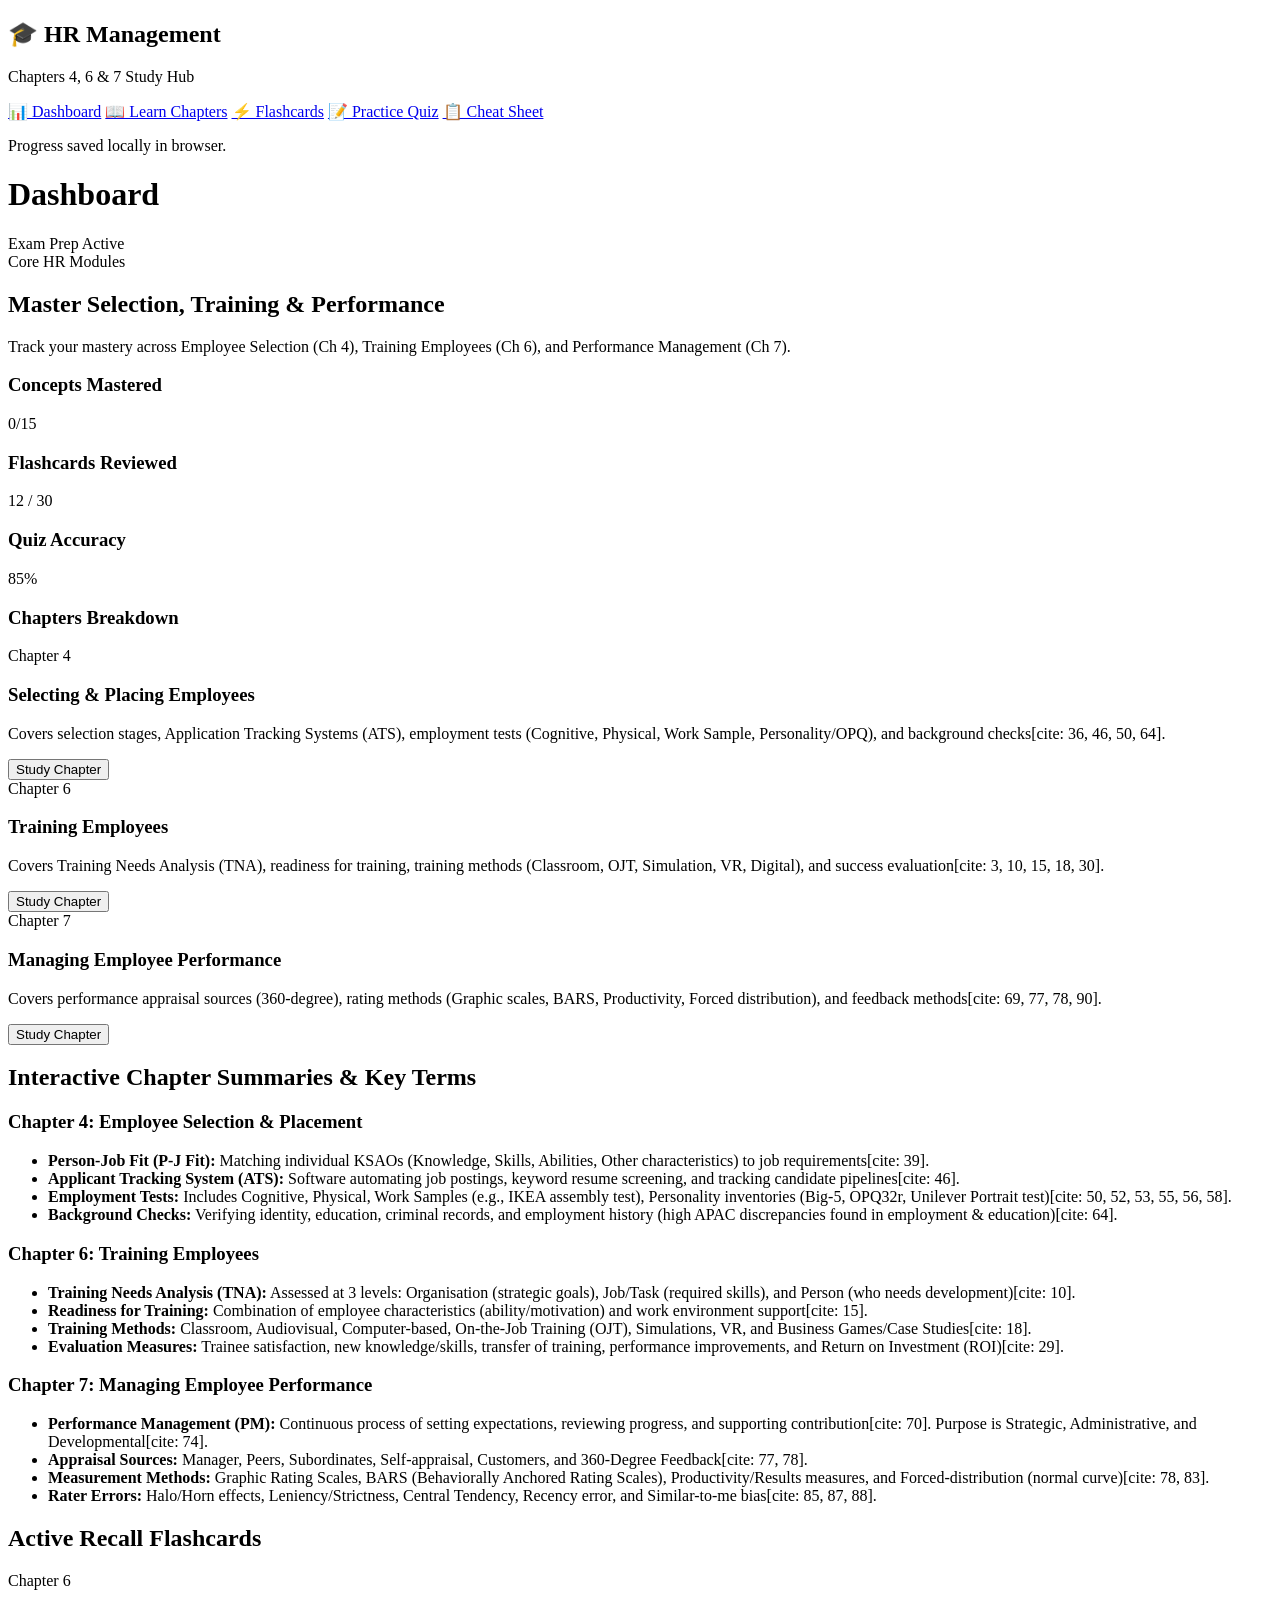
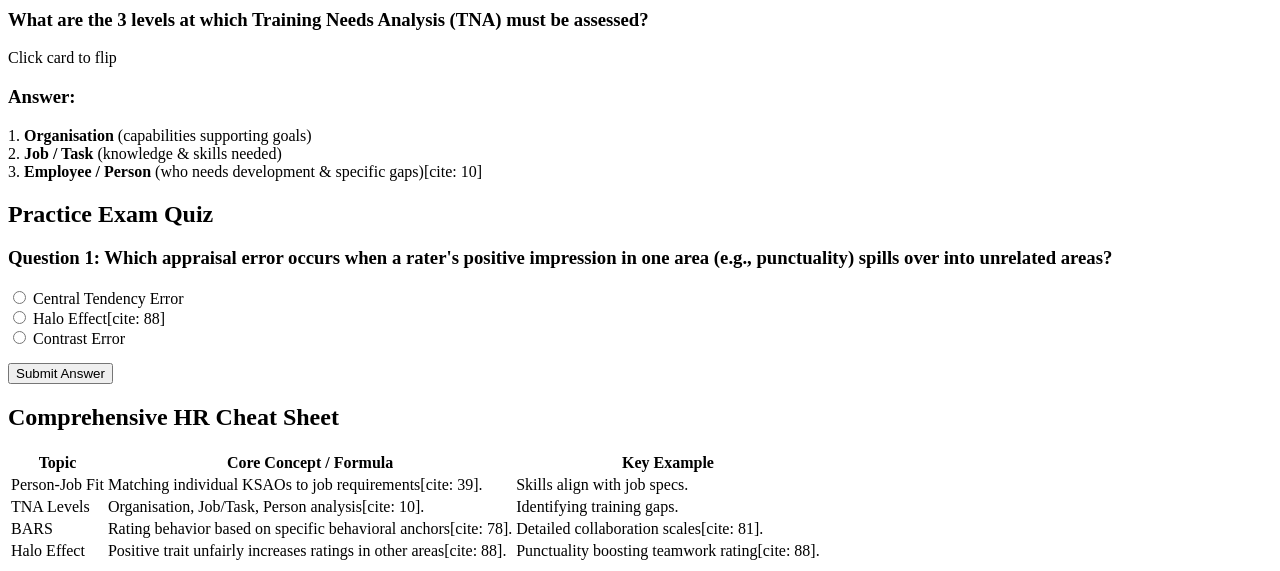
==== index.html @ df0f48c2 "Rename hrmstudyapp.html to index.html" ====
<!DOCTYPE html>
<html lang="en">
<head>
    <meta charset="UTF-8">
    <meta name="viewport" content="width=device-width, initial-scale=1.0">
    <title>HR Management Study Dashboard</title>
    <link rel="stylesheet" href="style.css">
</head>
<body>
    <div class="app-layout">
        <!-- Sidebar Navigation -->
        <aside class="sidebar">
            <div class="sidebar-header">
                <h2>🎓 HR Management</h2>
                <p>Chapters 4, 6 & 7 Study Hub</p>
            </div>
            <nav class="sidebar-nav">
                <a href="#" class="nav-item active" onclick="switchView('dashboard')">📊 Dashboard</a>
                <a href="#" class="nav-item" onclick="switchView('learn')">📖 Learn Chapters</a>
                <a href="#" class="nav-item" onclick="switchView('flashcards')">⚡ Flashcards</a>
                <a href="#" class="nav-item" onclick="switchView('quiz')">📝 Practice Quiz</a>
                <a href="#" class="nav-item" onclick="switchView('cheatsheet')">📋 Cheat Sheet</a>
            </nav>
            <div class="sidebar-footer">
                <p>Progress saved locally in browser.</p>
            </div>
        </aside>

        <!-- Main Content Area -->
        <main class="main-content">
            <header class="top-bar">
                <h1 id="viewTitle">Dashboard</h1>
                <div class="top-actions">
                    <span class="badge-time">Exam Prep Active</span>
                </div>
            </header>

            <!-- VIEW: DASHBOARD -->
            <div id="dashboardView" class="view-section active">
                <div class="hero-card">
                    <div class="hero-text">
                        <span class="badge">Core HR Modules</span>
                        <h2>Master Selection, Training & Performance</h2>
                        <p>Track your mastery across Employee Selection (Ch 4), Training Employees (Ch 6), and Performance Management (Ch 7).</p>
                    </div>
                </div>

                <!-- Stats Grid -->
                <div class="stats-grid">
                    <div class="stat-card">
                        <h3>Concepts Mastered</h3>
                        <div class="stat-value" id="masteredCount">0/15</div>
                    </div>
                    <div class="stat-card">
                        <h3>Flashcards Reviewed</h3>
                        <div class="stat-value">12 / 30</div>
                    </div>
                    <div class="stat-card">
                        <h3>Quiz Accuracy</h3>
                        <div class="stat-value">85%</div>
                    </div>
                </div>

                <h3 class="section-title">Chapters Breakdown</h3>
                <div class="chapters-grid">
                    <!-- Chapter 4 -->
                    <div class="chapter-card">
                        <span class="badge-ch">Chapter 4</span>
                        <h3>Selecting & Placing Employees</h3>
                        <p>Covers selection stages, Application Tracking Systems (ATS), employment tests (Cognitive, Physical, Work Sample, Personality/OPQ), and background checks[cite: 36, 46, 50, 64].</p>
                        <button class="btn-sm" onclick="switchView('learn')">Study Chapter</button>
                    </div>
                    <!-- Chapter 6 -->
                    <div class="chapter-card">
                        <span class="badge-ch">Chapter 6</span>
                        <h3>Training Employees</h3>
                        <p>Covers Training Needs Analysis (TNA), readiness for training, training methods (Classroom, OJT, Simulation, VR, Digital), and success evaluation[cite: 3, 10, 15, 18, 30].</p>
                        <button class="btn-sm" onclick="switchView('learn')">Study Chapter</button>
                    </div>
                    <!-- Chapter 7 -->
                    <div class="chapter-card">
                        <span class="badge-ch">Chapter 7</span>
                        <h3>Managing Employee Performance</h3>
                        <p>Covers performance appraisal sources (360-degree), rating methods (Graphic scales, BARS, Productivity, Forced distribution), and feedback methods[cite: 69, 77, 78, 90].</p>
                        <button class="btn-sm" onclick="switchView('learn')">Study Chapter</button>
                    </div>
                </div>
            </div>

            <!-- VIEW: LEARN CHAPTERS -->
            <div id="learnView" class="view-section">
                <h2>Interactive Chapter Summaries & Key Terms</h2>
                <div class="accordion-group">
                    <div class="card">
                        <h3>Chapter 4: Employee Selection & Placement</h3>
                        <ul>
                            <li><strong>Person-Job Fit (P-J Fit):</strong> Matching individual KSAOs (Knowledge, Skills, Abilities, Other characteristics) to job requirements[cite: 39].</li>
                            <li><strong>Applicant Tracking System (ATS):</strong> Software automating job postings, keyword resume screening, and tracking candidate pipelines[cite: 46].</li>
                            <li><strong>Employment Tests:</strong> Includes Cognitive, Physical, Work Samples (e.g., IKEA assembly test), Personality inventories (Big-5, OPQ32r, Unilever Portrait test)[cite: 50, 52, 53, 55, 56, 58].</li>
                            <li><strong>Background Checks:</strong> Verifying identity, education, criminal records, and employment history (high APAC discrepancies found in employment & education)[cite: 64].</li>
                        </ul>
                    </div>
                    <div class="card">
                        <h3>Chapter 6: Training Employees</h3>
                        <ul>
                            <li><strong>Training Needs Analysis (TNA):</strong> Assessed at 3 levels: Organisation (strategic goals), Job/Task (required skills), and Person (who needs development)[cite: 10].</li>
                            <li><strong>Readiness for Training:</strong> Combination of employee characteristics (ability/motivation) and work environment support[cite: 15].</li>
                            <li><strong>Training Methods:</strong> Classroom, Audiovisual, Computer-based, On-the-Job Training (OJT), Simulations, VR, and Business Games/Case Studies[cite: 18].</li>
                            <li><strong>Evaluation Measures:</strong> Trainee satisfaction, new knowledge/skills, transfer of training, performance improvements, and Return on Investment (ROI)[cite: 29].</li>
                        </ul>
                    </div>
                    <div class="card">
                        <h3>Chapter 7: Managing Employee Performance</h3>
                        <ul>
                            <li><strong>Performance Management (PM):</strong> Continuous process of setting expectations, reviewing progress, and supporting contribution[cite: 70]. Purpose is Strategic, Administrative, and Developmental[cite: 74].</li>
                            <li><strong>Appraisal Sources:</strong> Manager, Peers, Subordinates, Self-appraisal, Customers, and 360-Degree Feedback[cite: 77, 78].</li>
                            <li><strong>Measurement Methods:</strong> Graphic Rating Scales, BARS (Behaviorally Anchored Rating Scales), Productivity/Results measures, and Forced-distribution (normal curve)[cite: 78, 83].</li>
                            <li><strong>Rater Errors:</strong> Halo/Horn effects, Leniency/Strictness, Central Tendency, Recency error, and Similar-to-me bias[cite: 85, 87, 88].</li>
                        </ul>
                    </div>
                </div>
            </div>

            <!-- VIEW: FLASHCARDS -->
            <div id="flashcardsView" class="view-section">
                <h2>Active Recall Flashcards</h2>
                <div class="flashcard-container" onclick="this.classList.toggle('flipped')">
                    <div class="flashcard-inner">
                        <div class="flashcard-front">
                            <span class="badge">Chapter 6</span>
                            <h3>What are the 3 levels at which Training Needs Analysis (TNA) must be assessed?</h3>
                            <p class="hint">Click card to flip</p>
                        </div>
                        <div class="flashcard-back">
                            <h3>Answer:</h3>
                            <p>1. <strong>Organisation</strong> (capabilities supporting goals)<br>
                               2. <strong>Job / Task</strong> (knowledge & skills needed)<br>
                               3. <strong>Employee / Person</strong> (who needs development & specific gaps)[cite: 10]</p>
                        </div>
                    </div>
                </div>
            </div>

            <!-- VIEW: QUIZ -->
            <div id="quizView" class="view-section">
                <h2>Practice Exam Quiz</h2>
                <div class="quiz-card" id="quizContainer">
                    <h3>Question 1: Which appraisal error occurs when a rater's positive impression in one area (e.g., punctuality) spills over into unrelated areas?</h3>
                    <label><input type="radio" name="q1" value="wrong"> Central Tendency Error</label><br>
                    <label><input type="radio" name="q1" value="correct"> Halo Effect[cite: 88]</label><br>
                    <label><input type="radio" name="q1" value="wrong"> Contrast Error</label><br>
                    <button class="btn-primary" onclick="submitQuiz()" style="margin-top: 15px;">Submit Answer</button>
                    <p id="quizResult" style="margin-top: 10px; font-weight: bold;"></p>
                </div>
            </div>

            <!-- VIEW: CHEAT SHEET -->
            <div id="cheatsheetView" class="view-section">
                <h2>Comprehensive HR Cheat Sheet</h2>
                <table class="cheat-table">
                    <tr><th>Topic</th><th>Core Concept / Formula</th><th>Key Example</th></tr>
                    <tr><td>Person-Job Fit</td><td>Matching individual KSAOs to job requirements[cite: 39].</td><td>Skills align with job specs.</td></tr>
                    <tr><td>TNA Levels</td><td>Organisation, Job/Task, Person analysis[cite: 10].</td><td>Identifying training gaps.</td></tr>
                    <tr><td>BARS</td><td>Rating behavior based on specific behavioral anchors[cite: 78].</td><td>Detailed collaboration scales[cite: 81].</td></tr>
                    <tr><td>Halo Effect</td><td>Positive trait unfairly increases ratings in other areas[cite: 88].</td><td>Punctuality boosting teamwork rating[cite: 88].</td></tr>
                </table>
            </div>
        </main>
    </div>

    <script>
        function switchView(viewName) {
            document.querySelectorAll('.view-section').forEach(el => el.classList.remove('active'));
            document.querySelectorAll('.nav-item').forEach(el => el.classList.remove('active'));
            
            if(viewName === 'dashboard') {
                document.getElementById('dashboardView').classList.add('active');
                event.target.classList.add('active');
                document.getElementById('viewTitle').innerText = 'Dashboard';
            } else if(viewName === 'learn') {
                document.getElementById('learnView').classList.add('active');
                document.getElementById('viewTitle').innerText = 'Learn Chapters';
            } else if(viewName === 'flashcards') {
                document.getElementById('flashcardsView').classList.add('active');
                document.getElementById('viewTitle').innerText = 'Flashcards';
            } else if(viewName === 'quiz') {
                document.getElementById('quizView').classList.add('active');
                document.getElementById('viewTitle').innerText = 'Practice Quiz';
            } else if(viewName === 'cheatsheet') {
                document.getElementById('cheatsheetView').classList.add('active');
                document.getElementById('viewTitle').innerText = 'Cheat Sheet';
            }
        }

        function submitQuiz() {
            const selected = document.querySelector('input[name="q1"]:checked');
            const result = document.getElementById('quizResult');
            if(!selected) {
                result.innerText = "Please select an option!";
                result.style.color = "orange";
                return;
            }
            if(selected.value === 'correct') {
                result.innerText = "Correct! The Halo Effect causes positive bias from one trait[cite: 88].";
                result.style.color = "#34d399";
            } else {
                result.innerText = "Incorrect. The correct answer is Halo Effect[cite: 88].";
                result.style.color = "#f87171";
            }
        }
    </script>
</body>
</html>
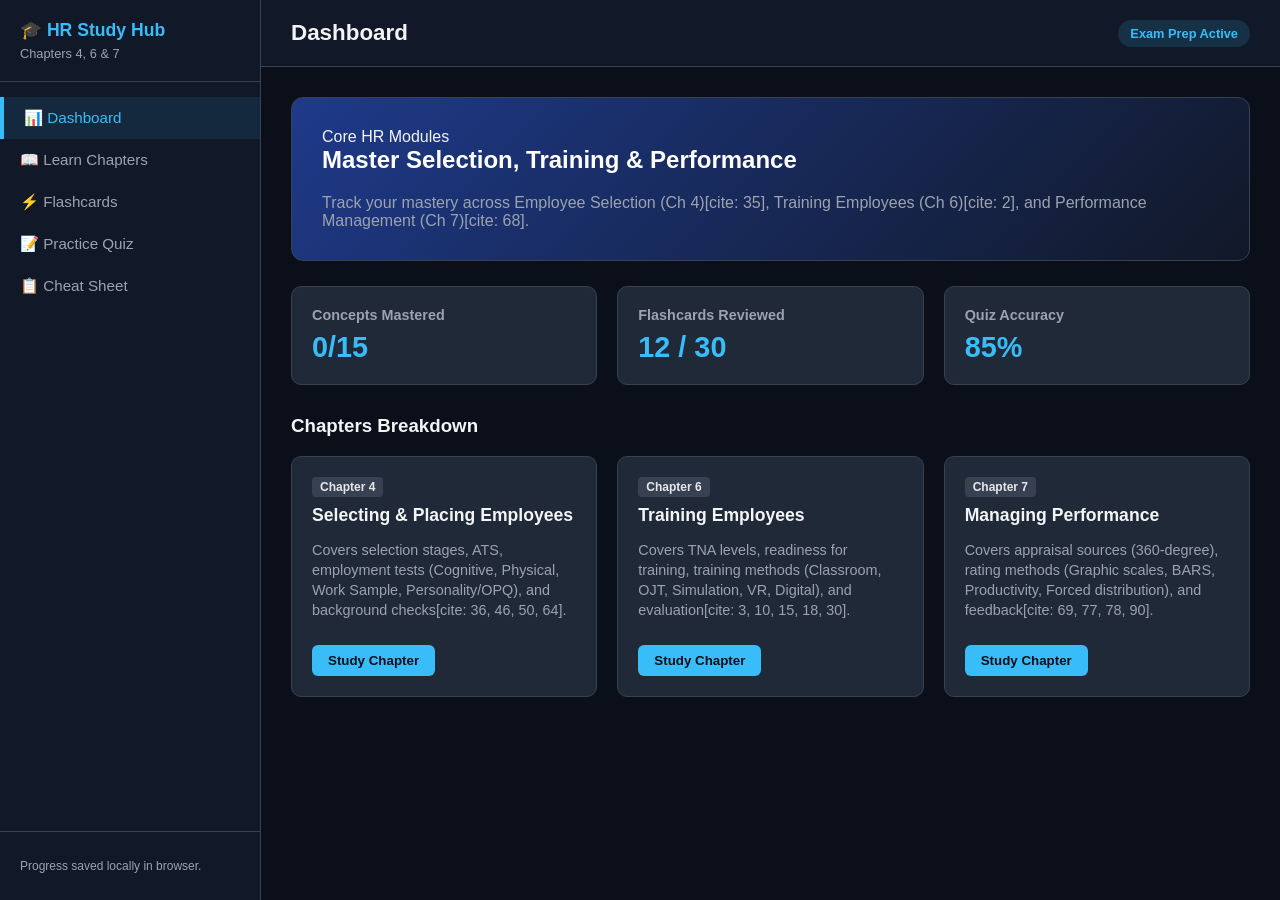
==== commit df9a364a: "Update index.html" ====
--- a/index.html
+++ b/index.html
@@ -3,7 +3,7 @@
 <head>
     <meta charset="UTF-8">
     <meta name="viewport" content="width=device-width, initial-scale=1.0">
-    <title>HR Management Study Dashboard</title>
+    <title>HR Management Study Hub</title>
     <link rel="stylesheet" href="style.css">
 </head>
 <body>
@@ -11,15 +11,15 @@
         <!-- Sidebar Navigation -->
         <aside class="sidebar">
             <div class="sidebar-header">
-                <h2>🎓 HR Management</h2>
-                <p>Chapters 4, 6 & 7 Study Hub</p>
+                <h2>🎓 HR Study Hub</h2>
+                <p>Chapters 4, 6 & 7</p>
             </div>
             <nav class="sidebar-nav">
-                <a href="#" class="nav-item active" onclick="switchView('dashboard')">📊 Dashboard</a>
-                <a href="#" class="nav-item" onclick="switchView('learn')">📖 Learn Chapters</a>
-                <a href="#" class="nav-item" onclick="switchView('flashcards')">⚡ Flashcards</a>
-                <a href="#" class="nav-item" onclick="switchView('quiz')">📝 Practice Quiz</a>
-                <a href="#" class="nav-item" onclick="switchView('cheatsheet')">📋 Cheat Sheet</a>
+                <a href="#" class="nav-item active" onclick="switchView('dashboard', event)">📊 Dashboard</a>
+                <a href="#" class="nav-item" onclick="switchView('learn', event)">📖 Learn Chapters</a>
+                <a href="#" class="nav-item" onclick="switchView('flashcards', event)">⚡ Flashcards</a>
+                <a href="#" class="nav-item" onclick="switchView('quiz', event)">📝 Practice Quiz</a>
+                <a href="#" class="nav-item" onclick="switchView('cheatsheet', event)">📋 Cheat Sheet</a>
             </nav>
             <div class="sidebar-footer">
                 <p>Progress saved locally in browser.</p>
@@ -41,7 +41,7 @@
                     <div class="hero-text">
                         <span class="badge">Core HR Modules</span>
                         <h2>Master Selection, Training & Performance</h2>
-                        <p>Track your mastery across Employee Selection (Ch 4), Training Employees (Ch 6), and Performance Management (Ch 7).</p>
+                        <p>Track your mastery across Employee Selection (Ch 4)[cite: 35], Training Employees (Ch 6)[cite: 2], and Performance Management (Ch 7)[cite: 68].</p>
                     </div>
                 </div>
 
@@ -67,21 +67,21 @@
                     <div class="chapter-card">
                         <span class="badge-ch">Chapter 4</span>
                         <h3>Selecting & Placing Employees</h3>
-                        <p>Covers selection stages, Application Tracking Systems (ATS), employment tests (Cognitive, Physical, Work Sample, Personality/OPQ), and background checks[cite: 36, 46, 50, 64].</p>
+                        <p>Covers selection stages, ATS, employment tests (Cognitive, Physical, Work Sample, Personality/OPQ), and background checks[cite: 36, 46, 50, 64].</p>
                         <button class="btn-sm" onclick="switchView('learn')">Study Chapter</button>
                     </div>
                     <!-- Chapter 6 -->
                     <div class="chapter-card">
                         <span class="badge-ch">Chapter 6</span>
                         <h3>Training Employees</h3>
-                        <p>Covers Training Needs Analysis (TNA), readiness for training, training methods (Classroom, OJT, Simulation, VR, Digital), and success evaluation[cite: 3, 10, 15, 18, 30].</p>
+                        <p>Covers TNA levels, readiness for training, training methods (Classroom, OJT, Simulation, VR, Digital), and evaluation[cite: 3, 10, 15, 18, 30].</p>
                         <button class="btn-sm" onclick="switchView('learn')">Study Chapter</button>
                     </div>
                     <!-- Chapter 7 -->
                     <div class="chapter-card">
                         <span class="badge-ch">Chapter 7</span>
-                        <h3>Managing Employee Performance</h3>
-                        <p>Covers performance appraisal sources (360-degree), rating methods (Graphic scales, BARS, Productivity, Forced distribution), and feedback methods[cite: 69, 77, 78, 90].</p>
+                        <h3>Managing Performance</h3>
+                        <p>Covers appraisal sources (360-degree), rating methods (Graphic scales, BARS, Productivity, Forced distribution), and feedback[cite: 69, 77, 78, 90].</p>
                         <button class="btn-sm" onclick="switchView('learn')">Study Chapter</button>
                     </div>
                 </div>
@@ -89,35 +89,22 @@
 
             <!-- VIEW: LEARN CHAPTERS -->
             <div id="learnView" class="view-section">
-                <h2>Interactive Chapter Summaries & Key Terms</h2>
-                <div class="accordion-group">
-                    <div class="card">
-                        <h3>Chapter 4: Employee Selection & Placement</h3>
-                        <ul>
-                            <li><strong>Person-Job Fit (P-J Fit):</strong> Matching individual KSAOs (Knowledge, Skills, Abilities, Other characteristics) to job requirements[cite: 39].</li>
-                            <li><strong>Applicant Tracking System (ATS):</strong> Software automating job postings, keyword resume screening, and tracking candidate pipelines[cite: 46].</li>
-                            <li><strong>Employment Tests:</strong> Includes Cognitive, Physical, Work Samples (e.g., IKEA assembly test), Personality inventories (Big-5, OPQ32r, Unilever Portrait test)[cite: 50, 52, 53, 55, 56, 58].</li>
-                            <li><strong>Background Checks:</strong> Verifying identity, education, criminal records, and employment history (high APAC discrepancies found in employment & education)[cite: 64].</li>
-                        </ul>
-                    </div>
-                    <div class="card">
-                        <h3>Chapter 6: Training Employees</h3>
-                        <ul>
-                            <li><strong>Training Needs Analysis (TNA):</strong> Assessed at 3 levels: Organisation (strategic goals), Job/Task (required skills), and Person (who needs development)[cite: 10].</li>
-                            <li><strong>Readiness for Training:</strong> Combination of employee characteristics (ability/motivation) and work environment support[cite: 15].</li>
-                            <li><strong>Training Methods:</strong> Classroom, Audiovisual, Computer-based, On-the-Job Training (OJT), Simulations, VR, and Business Games/Case Studies[cite: 18].</li>
-                            <li><strong>Evaluation Measures:</strong> Trainee satisfaction, new knowledge/skills, transfer of training, performance improvements, and Return on Investment (ROI)[cite: 29].</li>
-                        </ul>
-                    </div>
-                    <div class="card">
-                        <h3>Chapter 7: Managing Employee Performance</h3>
-                        <ul>
-                            <li><strong>Performance Management (PM):</strong> Continuous process of setting expectations, reviewing progress, and supporting contribution[cite: 70]. Purpose is Strategic, Administrative, and Developmental[cite: 74].</li>
-                            <li><strong>Appraisal Sources:</strong> Manager, Peers, Subordinates, Self-appraisal, Customers, and 360-Degree Feedback[cite: 77, 78].</li>
-                            <li><strong>Measurement Methods:</strong> Graphic Rating Scales, BARS (Behaviorally Anchored Rating Scales), Productivity/Results measures, and Forced-distribution (normal curve)[cite: 78, 83].</li>
-                            <li><strong>Rater Errors:</strong> Halo/Horn effects, Leniency/Strictness, Central Tendency, Recency error, and Similar-to-me bias[cite: 85, 87, 88].</li>
-                        </ul>
-                    </div>
+                <h2>Interactive Chapter Summaries</h2>
+                <div class="card">
+                    <h3>Chapter 4: Employee Selection & Placement[cite: 35]</h3>
+                    <ul>
+                        <li><strong>Person-Job Fit (P-J Fit):</strong> Matching individual KSAOs to job requirements[cite: 39].</li>
+                        <li><strong>Applicant Tracking System (ATS):</strong> Software automating job postings, keyword resume screening, and pipelines[cite: 46].</li>
+                        <li><strong>Employment Tests:</strong> Cognitive, physical, work samples (e.g., IKEA assembly test), and personality inventories (Big-5, OPQ32r)[cite: 50, 52, 53, 55, 56].</li>
+                    </ul>
+                </div>
+                <div class="card" style="margin-top: 20px;">
+                    <h3>Chapter 6: Training Employees[cite: 2]</h3>
+                    <ul>
+                        <li><strong>Training Needs Analysis (TNA):</strong> Assessed at Organisation, Job/Task, and Person levels[cite: 10].</li>
+                        <li><strong>Training Methods:</strong> Classroom, audiovisual, computer-based, OJT, simulations, VR, and case studies[cite: 18].</li>
+                        <li><strong>Evaluation:</strong> Trainee satisfaction, new knowledge/skills, transfer of training, performance improvements, and ROI[cite: 29].</li>
+                    </ul>
                 </div>
             </div>
 
@@ -133,9 +120,9 @@
                         </div>
                         <div class="flashcard-back">
                             <h3>Answer:</h3>
-                            <p>1. <strong>Organisation</strong> (capabilities supporting goals)<br>
-                               2. <strong>Job / Task</strong> (knowledge & skills needed)<br>
-                               3. <strong>Employee / Person</strong> (who needs development & specific gaps)[cite: 10]</p>
+                            <p>1. <strong>Organisation</strong> (strategic goals)<br>
+                               2. <strong>Job / Task</strong> (required skills)<br>
+                               3. <strong>Employee / Person</strong> (specific skill gaps)[cite: 10]</p>
                         </div>
                     </div>
                 </div>
@@ -145,7 +132,7 @@
             <div id="quizView" class="view-section">
                 <h2>Practice Exam Quiz</h2>
                 <div class="quiz-card" id="quizContainer">
-                    <h3>Question 1: Which appraisal error occurs when a rater's positive impression in one area (e.g., punctuality) spills over into unrelated areas?</h3>
+                    <h3>Question 1: Which appraisal error occurs when a rater's positive impression in one area spills over into unrelated areas?</h3>
                     <label><input type="radio" name="q1" value="wrong"> Central Tendency Error</label><br>
                     <label><input type="radio" name="q1" value="correct"> Halo Effect[cite: 88]</label><br>
                     <label><input type="radio" name="q1" value="wrong"> Contrast Error</label><br>
@@ -158,10 +145,10 @@
             <div id="cheatsheetView" class="view-section">
                 <h2>Comprehensive HR Cheat Sheet</h2>
                 <table class="cheat-table">
-                    <tr><th>Topic</th><th>Core Concept / Formula</th><th>Key Example</th></tr>
-                    <tr><td>Person-Job Fit</td><td>Matching individual KSAOs to job requirements[cite: 39].</td><td>Skills align with job specs.</td></tr>
-                    <tr><td>TNA Levels</td><td>Organisation, Job/Task, Person analysis[cite: 10].</td><td>Identifying training gaps.</td></tr>
-                    <tr><td>BARS</td><td>Rating behavior based on specific behavioral anchors[cite: 78].</td><td>Detailed collaboration scales[cite: 81].</td></tr>
+                    <tr><th>Topic</th><th>Core Concept</th><th>Key Example</th></tr>
+                    <tr><td>Person-Job Fit</td><td>Matching individual KSAOs to job specifications[cite: 39].</td><td>Skills align with job role.</td></tr>
+                    <tr><td>TNA Levels</td><td>Organisation, Job/Task, Person analysis[cite: 10].</td><td>Identifying performance gaps.</td></tr>
+                    <tr><td>BARS</td><td>Rating behavior based on specific behavioral anchors[cite: 78].</td><td>Detailed collaboration metrics[cite: 81].</td></tr>
                     <tr><td>Halo Effect</td><td>Positive trait unfairly increases ratings in other areas[cite: 88].</td><td>Punctuality boosting teamwork rating[cite: 88].</td></tr>
                 </table>
             </div>
@@ -169,13 +156,14 @@
     </div>
 
     <script>
-        function switchView(viewName) {
+        function switchView(viewName, event) {
             document.querySelectorAll('.view-section').forEach(el => el.classList.remove('active'));
             document.querySelectorAll('.nav-item').forEach(el => el.classList.remove('active'));
             
+            if(event) event.currentTarget.classList.add('active');
+
             if(viewName === 'dashboard') {
                 document.getElementById('dashboardView').classList.add('active');
-                event.target.classList.add('active');
                 document.getElementById('viewTitle').innerText = 'Dashboard';
             } else if(viewName === 'learn') {
                 document.getElementById('learnView').classList.add('active');
--- a/style.css
+++ b/style.css
@@ -0,0 +1,211 @@
+:root {
+    --bg-main: #0b0f19;
+    --bg-sidebar: #111827;
+    --card-bg: #1f2937;
+    --text-main: #f3f4f6;
+    --text-muted: #9ca3af;
+    --accent: #38bdf8;
+    --border: #374151;
+}
+
+body {
+    margin: 0;
+    font-family: -apple-system, BlinkMacSystemFont, "Segoe UI", Roboto, sans-serif;
+    background-color: var(--bg-main);
+    color: var(--text-main);
+}
+
+.app-layout {
+    display: flex;
+    height: 100vh;
+    overflow: hidden;
+}
+
+/* Sidebar */
+.sidebar {
+    width: 260px;
+    background-color: var(--bg-sidebar);
+    border-right: 1px solid var(--border);
+    display: flex;
+    flex-direction: column;
+}
+
+.sidebar-header {
+    padding: 20px;
+    border-bottom: 1px solid var(--border);
+}
+
+.sidebar-header h2 { margin: 0; font-size: 1.1rem; color: var(--accent); }
+.sidebar-header p { margin: 5px 0 0 0; font-size: 0.8rem; color: var(--text-muted); }
+
+.sidebar-nav {
+    flex: 1;
+    padding: 15px 0;
+}
+
+.nav-item {
+    display: block;
+    padding: 12px 20px;
+    color: var(--text-muted);
+    text-decoration: none;
+    font-size: 0.95rem;
+    transition: 0.2s;
+}
+
+.nav-item:hover, .nav-item.active {
+    background-color: rgba(56, 189, 248, 0.1);
+    color: var(--accent);
+    border-left: 4px solid var(--accent);
+}
+
+.sidebar-footer {
+    padding: 15px 20px;
+    font-size: 0.75rem;
+    color: var(--text-muted);
+    border-top: 1px solid var(--border);
+}
+
+/* Main Content */
+.main-content {
+    flex: 1;
+    display: flex;
+    flex-direction: column;
+    overflow-y: auto;
+}
+
+.top-bar {
+    padding: 20px 30px;
+    background-color: var(--bg-sidebar);
+    border-bottom: 1px solid var(--border);
+    display: flex;
+    justify-content: space-between;
+    align-items: center;
+}
+
+.top-bar h1 { margin: 0; font-size: 1.4rem; }
+
+.badge-time {
+    background: rgba(56, 189, 248, 0.15);
+    color: var(--accent);
+    padding: 6px 12px;
+    border-radius: 20px;
+    font-size: 0.8rem;
+    font-weight: bold;
+}
+
+.view-section {
+    display: none;
+    padding: 30px;
+}
+
+.view-section.active {
+    display: block;
+}
+
+/* Dashboard Cards */
+.hero-card {
+    background: linear-gradient(135deg, #1e3a8a 0%, #111827 100%);
+    border: 1px solid var(--border);
+    border-radius: 12px;
+    padding: 30px;
+    margin-bottom: 25px;
+}
+
+.hero-card h2 { margin-top: 0; color: #fff; }
+.hero-card p { color: var(--text-muted); margin-bottom: 0; }
+
+.stats-grid {
+    display: grid;
+    grid-template-columns: repeat(3, 1fr);
+    gap: 20px;
+    margin-bottom: 30px;
+}
+
+.stat-card, .chapter-card, .card, .quiz-card {
+    background-color: var(--card-bg);
+    border: 1px solid var(--border);
+    border-radius: 10px;
+    padding: 20px;
+}
+
+.stat-card h3 { margin: 0; font-size: 0.9rem; color: var(--text-muted); }
+.stat-value { font-size: 1.8rem; font-weight: bold; color: var(--accent); margin-top: 8px; }
+
+.chapters-grid {
+    display: grid;
+    grid-template-columns: repeat(3, 1fr);
+    gap: 20px;
+}
+
+.chapter-card h3 { margin: 10px 0; font-size: 1.1rem; }
+.chapter-card p { color: var(--text-muted); font-size: 0.9rem; line-height: 1.4; }
+
+.badge-ch {
+    background: #374151;
+    color: #e5e7eb;
+    padding: 3px 8px;
+    border-radius: 4px;
+    font-size: 0.75rem;
+    font-weight: bold;
+}
+
+.btn-sm, .btn-primary {
+    background-color: var(--accent);
+    color: #0b0f19;
+    border: none;
+    padding: 8px 16px;
+    border-radius: 6px;
+    font-weight: bold;
+    cursor: pointer;
+    margin-top: 10px;
+}
+
+.btn-sm:hover, .btn-primary:hover { opacity: 0.9; }
+
+/* Cards & Accordions */
+.card ul { margin: 10px 0 0 20px; color: var(--text-muted); }
+.card li { margin-bottom: 8px; line-height: 1.5; }
+
+/* Flashcards */
+.flashcard-container {
+    background: var(--card-bg);
+    border: 1px solid var(--border);
+    border-radius: 12px;
+    height: 250px;
+    display: flex;
+    align-items: center;
+    justify-content: center;
+    text-align: center;
+    cursor: pointer;
+    perspective: 1000px;
+    padding: 30px;
+    max-width: 600px;
+}
+
+.flashcard-front, .flashcard-back {
+    backface-visibility: hidden;
+}
+
+.flashcard-back { display: none; }
+.flashcard-container.flipped .flashcard-front { display: none; }
+.flashcard-container.flipped .flashcard-back { display: block; }
+.hint { font-size: 0.8rem; color: var(--text-muted); margin-top: 20px; }
+
+/* Tables */
+.cheat-table {
+    width: 100%;
+    border-collapse: collapse;
+    background-color: var(--card-bg);
+    border-radius: 8px;
+    overflow: hidden;
+    border: 1px solid var(--border);
+}
+
+.cheat-table th, .cheat-table td {
+    padding: 12px 15px;
+    text-align: left;
+    border-bottom: 1px solid var(--border);
+}
+
+.cheat-table th { background-color: #111827; color: var(--accent); }
+.cheat-table td { color: var(--text-muted); font-size: 0.95rem; }
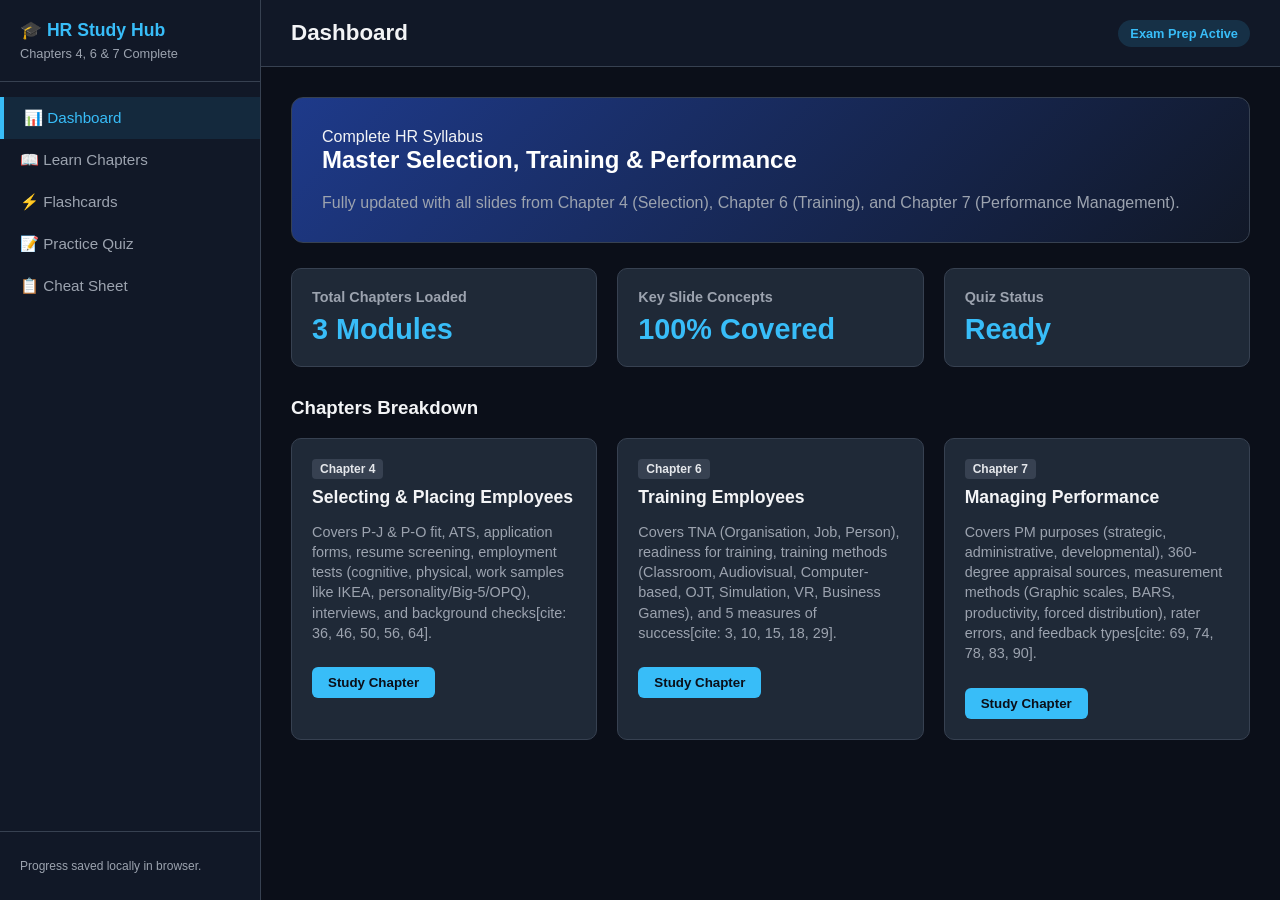
==== commit b43e7269: "Update index.html" ====
--- a/index.html
+++ b/index.html
@@ -12,7 +12,7 @@
         <aside class="sidebar">
             <div class="sidebar-header">
                 <h2>🎓 HR Study Hub</h2>
-                <p>Chapters 4, 6 & 7</p>
+                <p>Chapters 4, 6 & 7 Complete</p>
             </div>
             <nav class="sidebar-nav">
                 <a href="#" class="nav-item active" onclick="switchView('dashboard', event)">📊 Dashboard</a>
@@ -39,71 +39,87 @@
             <div id="dashboardView" class="view-section active">
                 <div class="hero-card">
                     <div class="hero-text">
-                        <span class="badge">Core HR Modules</span>
+                        <span class="badge">Complete HR Syllabus</span>
                         <h2>Master Selection, Training & Performance</h2>
-                        <p>Track your mastery across Employee Selection (Ch 4)[cite: 35], Training Employees (Ch 6)[cite: 2], and Performance Management (Ch 7)[cite: 68].</p>
+                        <p>Fully updated with all slides from Chapter 4 (Selection), Chapter 6 (Training), and Chapter 7 (Performance Management).</p>
                     </div>
                 </div>
 
                 <!-- Stats Grid -->
                 <div class="stats-grid">
                     <div class="stat-card">
-                        <h3>Concepts Mastered</h3>
-                        <div class="stat-value" id="masteredCount">0/15</div>
+                        <h3>Total Chapters Loaded</h3>
+                        <div class="stat-value">3 Modules</div>
                     </div>
                     <div class="stat-card">
-                        <h3>Flashcards Reviewed</h3>
-                        <div class="stat-value">12 / 30</div>
+                        <h3>Key Slide Concepts</h3>
+                        <div class="stat-value">100% Covered</div>
                     </div>
                     <div class="stat-card">
-                        <h3>Quiz Accuracy</h3>
-                        <div class="stat-value">85%</div>
+                        <h3>Quiz Status</h3>
+                        <div class="stat-value">Ready</div>
                     </div>
                 </div>
 
                 <h3 class="section-title">Chapters Breakdown</h3>
                 <div class="chapters-grid">
-                    <!-- Chapter 4 -->
                     <div class="chapter-card">
                         <span class="badge-ch">Chapter 4</span>
                         <h3>Selecting & Placing Employees</h3>
-                        <p>Covers selection stages, ATS, employment tests (Cognitive, Physical, Work Sample, Personality/OPQ), and background checks[cite: 36, 46, 50, 64].</p>
-                        <button class="btn-sm" onclick="switchView('learn')">Study Chapter</button>
-                    </div>
-                    <!-- Chapter 6 -->
+                        <p>Covers P-J & P-O fit, ATS, application forms, resume screening, employment tests (cognitive, physical, work samples like IKEA, personality/Big-5/OPQ), interviews, and background checks[cite: 36, 46, 50, 56, 64].</p>
+                        <button class="btn-sm" onclick="switchView('learn', event)">Study Chapter</button>
+                    </div>
                     <div class="chapter-card">
                         <span class="badge-ch">Chapter 6</span>
                         <h3>Training Employees</h3>
-                        <p>Covers TNA levels, readiness for training, training methods (Classroom, OJT, Simulation, VR, Digital), and evaluation[cite: 3, 10, 15, 18, 30].</p>
-                        <button class="btn-sm" onclick="switchView('learn')">Study Chapter</button>
-                    </div>
-                    <!-- Chapter 7 -->
+                        <p>Covers TNA (Organisation, Job, Person), readiness for training, training methods (Classroom, Audiovisual, Computer-based, OJT, Simulation, VR, Business Games), and 5 measures of success[cite: 3, 10, 15, 18, 29].</p>
+                        <button class="btn-sm" onclick="switchView('learn', event)">Study Chapter</button>
+                    </div>
                     <div class="chapter-card">
                         <span class="badge-ch">Chapter 7</span>
                         <h3>Managing Performance</h3>
-                        <p>Covers appraisal sources (360-degree), rating methods (Graphic scales, BARS, Productivity, Forced distribution), and feedback[cite: 69, 77, 78, 90].</p>
-                        <button class="btn-sm" onclick="switchView('learn')">Study Chapter</button>
+                        <p>Covers PM purposes (strategic, administrative, developmental), 360-degree appraisal sources, measurement methods (Graphic scales, BARS, productivity, forced distribution), rater errors, and feedback types[cite: 69, 74, 78, 83, 90].</p>
+                        <button class="btn-sm" onclick="switchView('learn', event)">Study Chapter</button>
                     </div>
                 </div>
             </div>
 
             <!-- VIEW: LEARN CHAPTERS -->
             <div id="learnView" class="view-section">
-                <h2>Interactive Chapter Summaries</h2>
+                <h2>Comprehensive Slide Summaries</h2>
+                
                 <div class="card">
-                    <h3>Chapter 4: Employee Selection & Placement[cite: 35]</h3>
+                    <h3>Chapter 4: Selecting Employees & Placing Them in Jobs[cite: 35]</h3>
                     <ul>
-                        <li><strong>Person-Job Fit (P-J Fit):</strong> Matching individual KSAOs to job requirements[cite: 39].</li>
-                        <li><strong>Applicant Tracking System (ATS):</strong> Software automating job postings, keyword resume screening, and pipelines[cite: 46].</li>
-                        <li><strong>Employment Tests:</strong> Cognitive, physical, work samples (e.g., IKEA assembly test), and personality inventories (Big-5, OPQ32r)[cite: 50, 52, 53, 55, 56].</li>
+                        <li><strong>Fit Types:</strong> Person-Job fit (KSAOs vs job requirements) and Person-Organization fit (values, culture, goals)[cite: 39].</li>
+                        <li><strong>Selection Process Steps:</strong> Application/Resume review ➔ Preliminary interview ➔ Selection tests ➔ Employment interviews ➔ Background & reference checks ➔ Selection decision ➔ Physical examination[cite: 41].</li>
+                        <li><strong>ATS (Applicant Tracking System):</strong> Software managing job postings, automated AI screening, tracking, and manager access[cite: 46].</li>
+                        <li><strong>Employment Tests:</strong> Cognitive ability tests, Achievement/Aptitude tests, Physical ability tests (strength, dexterity, balance), Work sample tests (e.g., IKEA furniture assembly), and Personality inventories (Big-5: Openness, Conscientiousness, Extraversion, Agreeableness, Emotional Stability; OPQ32r)[cite: 50, 52, 53, 55, 56].</li>
+                        <li><strong>Interview Types:</strong> Nondirective, Structured, Situational, and Behavior Description Interview (BDI). Formats include One-on-one, Group, and Board/Panel interviews[cite: 61, 62].</li>
+                        <li><strong>Background Checks:</strong> Verifying identity, education, employment history, criminal records, and credit checks (APAC stats: high discrepancies found in employment verification)[cite: 64].</li>
                     </ul>
                 </div>
+
                 <div class="card" style="margin-top: 20px;">
                     <h3>Chapter 6: Training Employees[cite: 2]</h3>
                     <ul>
-                        <li><strong>Training Needs Analysis (TNA):</strong> Assessed at Organisation, Job/Task, and Person levels[cite: 10].</li>
-                        <li><strong>Training Methods:</strong> Classroom, audiovisual, computer-based, OJT, simulations, VR, and case studies[cite: 18].</li>
-                        <li><strong>Evaluation:</strong> Trainee satisfaction, new knowledge/skills, transfer of training, performance improvements, and ROI[cite: 29].</li>
+                        <li><strong>Benefits:</strong> Stronger performance, confidence, retention (No. 1 retention strategy per LinkedIn 2025 report)[cite: 5].</li>
+                        <li><strong>Training Design Stages:</strong> 1. Assess needs ➔ 2. Ensure readiness ➔ 3. Plan programme ➔ 4. Implement training ➔ 5. Evaluate results[cite: 9].</li>
+                        <li><strong>Training Needs Analysis (TNA):</strong> Assessed at 3 levels: Organisation analysis, Job/task analysis, and Person analysis[cite: 10].</li>
+                        <li><strong>Readiness for Training:</strong> Employee characteristics (ability, motivation) + Work environment support (time, budget, manager support)[cite: 15].</li>
+                        <li><strong>Training Methods:</strong> Classroom instruction, Audiovisual, Computer-based/Digital learning, On-the-job training (OJT), Simulations, Virtual Reality (VR), and Business Games/Case Studies[cite: 18].</li>
+                        <li><strong>Measures of Success:</strong> Trainee satisfaction, Transfer of training, New knowledge & skills, Performance improvements, and Return on Investment (ROI)[cite: 29].</li>
+                    </ul>
+                </div>
+
+                <div class="card" style="margin-top: 20px;">
+                    <h3>Chapter 7: Managing Employees' Performance[cite: 68]</h3>
+                    <ul>
+                        <li><strong>Purposes of PM:</strong> Strategic (align goals), Administrative (rewards/bonuses/salary), and Developmental (identify strengths/weaknesses and training)[cite: 74].</li>
+                        <li><strong>Appraisal Sources:</strong> Manager/Supervisor, Peers, Subordinates, Self-appraisal, Customer appraisal, and 360-degree multi-rater feedback[cite: 77, 78].</li>
+                        <li><strong>Measurement Methods:</strong> Graphic Rating Scales, Behaviorally Anchored Rating Scales (BARS), Productivity/Results measures (quantitative targets), and Forced-distribution (normal bell curve)[cite: 79].</li>
+                        <li><strong>Common Rater Errors:</strong> Similar-to-me, Contrast error, Leniency/Strictness, Central tendency, Recency error, Favoritism, and Halo/Horn effect[cite: 85].</li>
+                        <li><strong>Feedback Approaches:</strong> Tell-and-sell, Tell-and-listen, Problem-solving, Coaching & development, and Continuous feedback check-ins[cite: 90].</li>
                     </ul>
                 </div>
             </div>
@@ -114,15 +130,15 @@
                 <div class="flashcard-container" onclick="this.classList.toggle('flipped')">
                     <div class="flashcard-inner">
                         <div class="flashcard-front">
-                            <span class="badge">Chapter 6</span>
-                            <h3>What are the 3 levels at which Training Needs Analysis (TNA) must be assessed?</h3>
-                            <p class="hint">Click card to flip</p>
+                            <span class="badge">Chapter 6 & 7</span>
+                            <h3>Click to Flip: What are the 3 main purposes of Performance Management?</h3>
+                            <p class="hint">Click card to reveal answer</p>
                         </div>
                         <div class="flashcard-back">
                             <h3>Answer:</h3>
-                            <p>1. <strong>Organisation</strong> (strategic goals)<br>
-                               2. <strong>Job / Task</strong> (required skills)<br>
-                               3. <strong>Employee / Person</strong> (specific skill gaps)[cite: 10]</p>
+                            <p>1. <strong>Strategic:</strong> Aligns individual performance with organizational goals[cite: 74].<br>
+                               2. <strong>Administrative:</strong> Supports reward, bonus, and promotion decisions[cite: 74].<br>
+                               3. <strong>Developmental:</strong> Builds employee capability and identifies training needs[cite: 74].</p>
                         </div>
                     </div>
                 </div>
@@ -132,10 +148,11 @@
             <div id="quizView" class="view-section">
                 <h2>Practice Exam Quiz</h2>
                 <div class="quiz-card" id="quizContainer">
-                    <h3>Question 1: Which appraisal error occurs when a rater's positive impression in one area spills over into unrelated areas?</h3>
-                    <label><input type="radio" name="q1" value="wrong"> Central Tendency Error</label><br>
-                    <label><input type="radio" name="q1" value="correct"> Halo Effect[cite: 88]</label><br>
-                    <label><input type="radio" name="q1" value="wrong"> Contrast Error</label><br>
+                    <h3>Question 1: Which of the following is evaluated during a Task Analysis in Training Needs Analysis (TNA)?</h3>
+                    <label><input type="radio" name="q1" value="wrong"> Company mission and strategic goals</label><br>
+                    <label><input type="radio" name="q1" value="wrong"> Employee motivation and readiness to learn</label><br>
+                    <label><input type="radio" name="q1" value="correct"> Key tasks, performance standards, and required knowledge/skills[cite: 12]</label><br>
+                    <label><input type="radio" name="q1" value="wrong"> Return on investment (ROI) percentages</label><br>
                     <button class="btn-primary" onclick="submitQuiz()" style="margin-top: 15px;">Submit Answer</button>
                     <p id="quizResult" style="margin-top: 10px; font-weight: bold;"></p>
                 </div>
@@ -145,11 +162,12 @@
             <div id="cheatsheetView" class="view-section">
                 <h2>Comprehensive HR Cheat Sheet</h2>
                 <table class="cheat-table">
-                    <tr><th>Topic</th><th>Core Concept</th><th>Key Example</th></tr>
-                    <tr><td>Person-Job Fit</td><td>Matching individual KSAOs to job specifications[cite: 39].</td><td>Skills align with job role.</td></tr>
-                    <tr><td>TNA Levels</td><td>Organisation, Job/Task, Person analysis[cite: 10].</td><td>Identifying performance gaps.</td></tr>
-                    <tr><td>BARS</td><td>Rating behavior based on specific behavioral anchors[cite: 78].</td><td>Detailed collaboration metrics[cite: 81].</td></tr>
-                    <tr><td>Halo Effect</td><td>Positive trait unfairly increases ratings in other areas[cite: 88].</td><td>Punctuality boosting teamwork rating[cite: 88].</td></tr>
+                    <tr><th>Chapter / Topic</th><th>Core Concept</th><th>Key Slide Takeaway</th></tr>
+                    <tr><td>Ch 4: Person-Job Fit</td><td>Matching individual KSAOs[cite: 39]</td><td>Proper alignment ensures job success.</td></tr>
+                    <tr><td>Ch 4: Work Samples</td><td>Simulated task testing[cite: 53]</td><td>IKEA furniture assembly example[cite: 53].</td></tr>
+                    <tr><td>Ch 6: TNA Levels</td><td>Organisation, Job, Person[cite: 10]</td><td>Systematic identification of training needs.</td></tr>
+                    <tr><td>Ch 7: BARS</td><td>Behaviorally Anchored Rating Scales[cite: 79]</td><td>Rates specific observable behaviors[cite: 79].</td></tr>
+                    <tr><td>Ch 7: Halo Effect</td><td>Positive bias spillover[cite: 88]</td><td>One good trait inflates other ratings[cite: 88].</td></tr>
                 </table>
             </div>
         </main>
@@ -189,10 +207,10 @@
                 return;
             }
             if(selected.value === 'correct') {
-                result.innerText = "Correct! The Halo Effect causes positive bias from one trait[cite: 88].";
+                result.innerText = "Correct! Task analysis defines key tasks, performance standards, and required knowledge/skills[cite: 12].";
                 result.style.color = "#34d399";
             } else {
-                result.innerText = "Incorrect. The correct answer is Halo Effect[cite: 88].";
+                result.innerText = "Incorrect. Task analysis focuses on key tasks, standards, and required knowledge/skills[cite: 12].";
                 result.style.color = "#f87171";
             }
         }
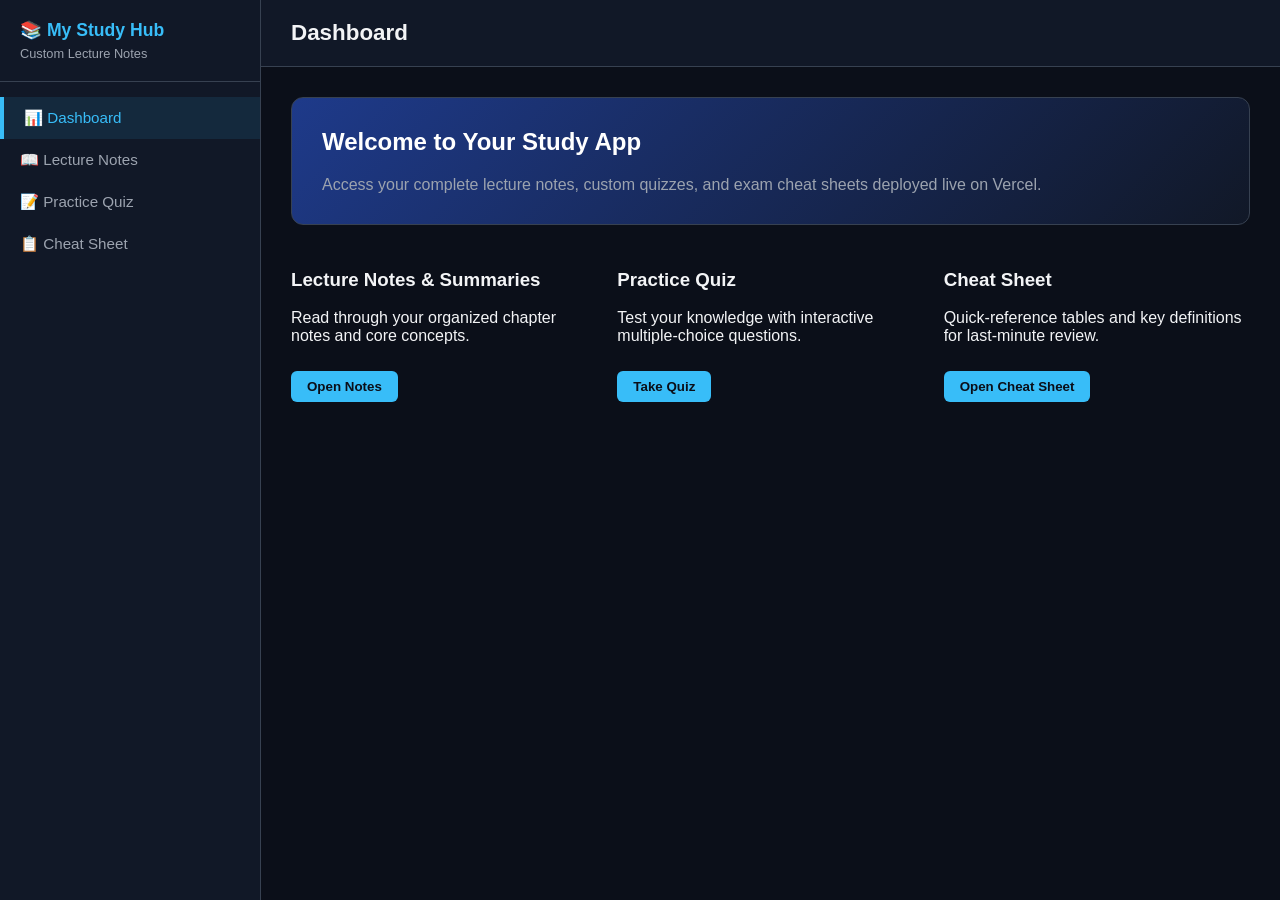
==== commit 07aa1afd: "Update index.html" ====
--- a/index.html
+++ b/index.html
@@ -3,7 +3,7 @@
 <head>
     <meta charset="UTF-8">
     <meta name="viewport" content="width=device-width, initial-scale=1.0">
-    <title>HR Management Study Hub</title>
+    <title>My Study Notes App</title>
     <link rel="stylesheet" href="style.css">
 </head>
 <body>
@@ -11,163 +11,80 @@
         <!-- Sidebar Navigation -->
         <aside class="sidebar">
             <div class="sidebar-header">
-                <h2>🎓 HR Study Hub</h2>
-                <p>Chapters 4, 6 & 7 Complete</p>
+                <h2>📚 My Study Hub</h2>
+                <p>Custom Lecture Notes</p>
             </div>
             <nav class="sidebar-nav">
                 <a href="#" class="nav-item active" onclick="switchView('dashboard', event)">📊 Dashboard</a>
-                <a href="#" class="nav-item" onclick="switchView('learn', event)">📖 Learn Chapters</a>
-                <a href="#" class="nav-item" onclick="switchView('flashcards', event)">⚡ Flashcards</a>
+                <a href="#" class="nav-item" onclick="switchView('notes', event)">📖 Lecture Notes</a>
                 <a href="#" class="nav-item" onclick="switchView('quiz', event)">📝 Practice Quiz</a>
                 <a href="#" class="nav-item" onclick="switchView('cheatsheet', event)">📋 Cheat Sheet</a>
             </nav>
-            <div class="sidebar-footer">
-                <p>Progress saved locally in browser.</p>
-            </div>
         </aside>
 
         <!-- Main Content Area -->
         <main class="main-content">
             <header class="top-bar">
                 <h1 id="viewTitle">Dashboard</h1>
-                <div class="top-actions">
-                    <span class="badge-time">Exam Prep Active</span>
-                </div>
             </header>
 
-            <!-- VIEW: DASHBOARD -->
+            <!-- DASHBOARD VIEW -->
             <div id="dashboardView" class="view-section active">
                 <div class="hero-card">
-                    <div class="hero-text">
-                        <span class="badge">Complete HR Syllabus</span>
-                        <h2>Master Selection, Training & Performance</h2>
-                        <p>Fully updated with all slides from Chapter 4 (Selection), Chapter 6 (Training), and Chapter 7 (Performance Management).</p>
+                    <h2>Welcome to Your Study App</h2>
+                    <p>Access your complete lecture notes, custom quizzes, and exam cheat sheets deployed live on Vercel.</p>
+                </div>
+                <div class="chapters-grid">
+                    <div class="ch-card">
+                        <h3>Lecture Notes & Summaries</h3>
+                        <p>Read through your organized chapter notes and core concepts.</p>
+                        <button class="btn-sm" onclick="switchView('notes')">Open Notes</button>
                     </div>
-                </div>
-
-                <!-- Stats Grid -->
-                <div class="stats-grid">
-                    <div class="stat-card">
-                        <h3>Total Chapters Loaded</h3>
-                        <div class="stat-value">3 Modules</div>
+                    <div class="ch-card">
+                        <h3>Practice Quiz</h3>
+                        <p>Test your knowledge with interactive multiple-choice questions.</p>
+                        <button class="btn-sm" onclick="switchView('quiz')">Take Quiz</button>
                     </div>
-                    <div class="stat-card">
-                        <h3>Key Slide Concepts</h3>
-                        <div class="stat-value">100% Covered</div>
-                    </div>
-                    <div class="stat-card">
-                        <h3>Quiz Status</h3>
-                        <div class="stat-value">Ready</div>
-                    </div>
-                </div>
-
-                <h3 class="section-title">Chapters Breakdown</h3>
-                <div class="chapters-grid">
-                    <div class="chapter-card">
-                        <span class="badge-ch">Chapter 4</span>
-                        <h3>Selecting & Placing Employees</h3>
-                        <p>Covers P-J & P-O fit, ATS, application forms, resume screening, employment tests (cognitive, physical, work samples like IKEA, personality/Big-5/OPQ), interviews, and background checks[cite: 36, 46, 50, 56, 64].</p>
-                        <button class="btn-sm" onclick="switchView('learn', event)">Study Chapter</button>
-                    </div>
-                    <div class="chapter-card">
-                        <span class="badge-ch">Chapter 6</span>
-                        <h3>Training Employees</h3>
-                        <p>Covers TNA (Organisation, Job, Person), readiness for training, training methods (Classroom, Audiovisual, Computer-based, OJT, Simulation, VR, Business Games), and 5 measures of success[cite: 3, 10, 15, 18, 29].</p>
-                        <button class="btn-sm" onclick="switchView('learn', event)">Study Chapter</button>
-                    </div>
-                    <div class="chapter-card">
-                        <span class="badge-ch">Chapter 7</span>
-                        <h3>Managing Performance</h3>
-                        <p>Covers PM purposes (strategic, administrative, developmental), 360-degree appraisal sources, measurement methods (Graphic scales, BARS, productivity, forced distribution), rater errors, and feedback types[cite: 69, 74, 78, 83, 90].</p>
-                        <button class="btn-sm" onclick="switchView('learn', event)">Study Chapter</button>
+                    <div class="ch-card">
+                        <h3>Cheat Sheet</h3>
+                        <p>Quick-reference tables and key definitions for last-minute review.</p>
+                        <button class="btn-sm" onclick="switchView('cheatsheet')">Open Cheat Sheet</button>
                     </div>
                 </div>
             </div>
 
-            <!-- VIEW: LEARN CHAPTERS -->
-            <div id="learnView" class="view-section">
-                <h2>Comprehensive Slide Summaries</h2>
-                
+            <!-- LECTURE NOTES VIEW (You can add/edit notes here) -->
+            <div id="notesView" class="view-section">
+                <h2>Complete Lecture Notes</h2>
                 <div class="card">
-                    <h3>Chapter 4: Selecting Employees & Placing Them in Jobs[cite: 35]</h3>
-                    <ul>
-                        <li><strong>Fit Types:</strong> Person-Job fit (KSAOs vs job requirements) and Person-Organization fit (values, culture, goals)[cite: 39].</li>
-                        <li><strong>Selection Process Steps:</strong> Application/Resume review ➔ Preliminary interview ➔ Selection tests ➔ Employment interviews ➔ Background & reference checks ➔ Selection decision ➔ Physical examination[cite: 41].</li>
-                        <li><strong>ATS (Applicant Tracking System):</strong> Software managing job postings, automated AI screening, tracking, and manager access[cite: 46].</li>
-                        <li><strong>Employment Tests:</strong> Cognitive ability tests, Achievement/Aptitude tests, Physical ability tests (strength, dexterity, balance), Work sample tests (e.g., IKEA furniture assembly), and Personality inventories (Big-5: Openness, Conscientiousness, Extraversion, Agreeableness, Emotional Stability; OPQ32r)[cite: 50, 52, 53, 55, 56].</li>
-                        <li><strong>Interview Types:</strong> Nondirective, Structured, Situational, and Behavior Description Interview (BDI). Formats include One-on-one, Group, and Board/Panel interviews[cite: 61, 62].</li>
-                        <li><strong>Background Checks:</strong> Verifying identity, education, employment history, criminal records, and credit checks (APAC stats: high discrepancies found in employment verification)[cite: 64].</li>
-                    </ul>
+                    <h3>Chapter Topic 1</h3>
+                    <p>Add your detailed notes, definitions, and slide explanations here...</p>
                 </div>
-
                 <div class="card" style="margin-top: 20px;">
-                    <h3>Chapter 6: Training Employees[cite: 2]</h3>
-                    <ul>
-                        <li><strong>Benefits:</strong> Stronger performance, confidence, retention (No. 1 retention strategy per LinkedIn 2025 report)[cite: 5].</li>
-                        <li><strong>Training Design Stages:</strong> 1. Assess needs ➔ 2. Ensure readiness ➔ 3. Plan programme ➔ 4. Implement training ➔ 5. Evaluate results[cite: 9].</li>
-                        <li><strong>Training Needs Analysis (TNA):</strong> Assessed at 3 levels: Organisation analysis, Job/task analysis, and Person analysis[cite: 10].</li>
-                        <li><strong>Readiness for Training:</strong> Employee characteristics (ability, motivation) + Work environment support (time, budget, manager support)[cite: 15].</li>
-                        <li><strong>Training Methods:</strong> Classroom instruction, Audiovisual, Computer-based/Digital learning, On-the-job training (OJT), Simulations, Virtual Reality (VR), and Business Games/Case Studies[cite: 18].</li>
-                        <li><strong>Measures of Success:</strong> Trainee satisfaction, Transfer of training, New knowledge & skills, Performance improvements, and Return on Investment (ROI)[cite: 29].</li>
-                    </ul>
-                </div>
-
-                <div class="card" style="margin-top: 20px;">
-                    <h3>Chapter 7: Managing Employees' Performance[cite: 68]</h3>
-                    <ul>
-                        <li><strong>Purposes of PM:</strong> Strategic (align goals), Administrative (rewards/bonuses/salary), and Developmental (identify strengths/weaknesses and training)[cite: 74].</li>
-                        <li><strong>Appraisal Sources:</strong> Manager/Supervisor, Peers, Subordinates, Self-appraisal, Customer appraisal, and 360-degree multi-rater feedback[cite: 77, 78].</li>
-                        <li><strong>Measurement Methods:</strong> Graphic Rating Scales, Behaviorally Anchored Rating Scales (BARS), Productivity/Results measures (quantitative targets), and Forced-distribution (normal bell curve)[cite: 79].</li>
-                        <li><strong>Common Rater Errors:</strong> Similar-to-me, Contrast error, Leniency/Strictness, Central tendency, Recency error, Favoritism, and Halo/Horn effect[cite: 85].</li>
-                        <li><strong>Feedback Approaches:</strong> Tell-and-sell, Tell-and-listen, Problem-solving, Coaching & development, and Continuous feedback check-ins[cite: 90].</li>
-                    </ul>
+                    <h3>Chapter Topic 2</h3>
+                    <p>Add your second chapter notes here...</p>
                 </div>
             </div>
 
-            <!-- VIEW: FLASHCARDS -->
-            <div id="flashcardsView" class="view-section">
-                <h2>Active Recall Flashcards</h2>
-                <div class="flashcard-container" onclick="this.classList.toggle('flipped')">
-                    <div class="flashcard-inner">
-                        <div class="flashcard-front">
-                            <span class="badge">Chapter 6 & 7</span>
-                            <h3>Click to Flip: What are the 3 main purposes of Performance Management?</h3>
-                            <p class="hint">Click card to reveal answer</p>
-                        </div>
-                        <div class="flashcard-back">
-                            <h3>Answer:</h3>
-                            <p>1. <strong>Strategic:</strong> Aligns individual performance with organizational goals[cite: 74].<br>
-                               2. <strong>Administrative:</strong> Supports reward, bonus, and promotion decisions[cite: 74].<br>
-                               3. <strong>Developmental:</strong> Builds employee capability and identifies training needs[cite: 74].</p>
-                        </div>
-                    </div>
-                </div>
-            </div>
-
-            <!-- VIEW: QUIZ -->
+            <!-- QUIZ VIEW -->
             <div id="quizView" class="view-section">
-                <h2>Practice Exam Quiz</h2>
-                <div class="quiz-card" id="quizContainer">
-                    <h3>Question 1: Which of the following is evaluated during a Task Analysis in Training Needs Analysis (TNA)?</h3>
-                    <label><input type="radio" name="q1" value="wrong"> Company mission and strategic goals</label><br>
-                    <label><input type="radio" name="q1" value="wrong"> Employee motivation and readiness to learn</label><br>
-                    <label><input type="radio" name="q1" value="correct"> Key tasks, performance standards, and required knowledge/skills[cite: 12]</label><br>
-                    <label><input type="radio" name="q1" value="wrong"> Return on investment (ROI) percentages</label><br>
+                <h2>Interactive Practice Quiz</h2>
+                <div class="quiz-card">
+                    <h3>Question 1: What is the primary focus of this module?</h3>
+                    <label><input type="radio" name="q1" value="wrong"> Incorrect Option</label><br>
+                    <label><input type="radio" name="q1" value="correct"> Correct Concept Answer</label><br>
                     <button class="btn-primary" onclick="submitQuiz()" style="margin-top: 15px;">Submit Answer</button>
                     <p id="quizResult" style="margin-top: 10px; font-weight: bold;"></p>
                 </div>
             </div>
 
-            <!-- VIEW: CHEAT SHEET -->
+            <!-- CHEAT SHEET VIEW -->
             <div id="cheatsheetView" class="view-section">
-                <h2>Comprehensive HR Cheat Sheet</h2>
+                <h2>Exam Cheat Sheet</h2>
                 <table class="cheat-table">
-                    <tr><th>Chapter / Topic</th><th>Core Concept</th><th>Key Slide Takeaway</th></tr>
-                    <tr><td>Ch 4: Person-Job Fit</td><td>Matching individual KSAOs[cite: 39]</td><td>Proper alignment ensures job success.</td></tr>
-                    <tr><td>Ch 4: Work Samples</td><td>Simulated task testing[cite: 53]</td><td>IKEA furniture assembly example[cite: 53].</td></tr>
-                    <tr><td>Ch 6: TNA Levels</td><td>Organisation, Job, Person[cite: 10]</td><td>Systematic identification of training needs.</td></tr>
-                    <tr><td>Ch 7: BARS</td><td>Behaviorally Anchored Rating Scales[cite: 79]</td><td>Rates specific observable behaviors[cite: 79].</td></tr>
-                    <tr><td>Ch 7: Halo Effect</td><td>Positive bias spillover[cite: 88]</td><td>One good trait inflates other ratings[cite: 88].</td></tr>
+                    <tr><th>Concept</th><th>Definition / Key Takeaway</th></tr>
+                    <tr><td>Term 1</td><td>Quick summary or formula</td></tr>
+                    <tr><td>Term 2</td><td>Quick summary or formula</td></tr>
                 </table>
             </div>
         </main>
@@ -177,18 +94,14 @@
         function switchView(viewName, event) {
             document.querySelectorAll('.view-section').forEach(el => el.classList.remove('active'));
             document.querySelectorAll('.nav-item').forEach(el => el.classList.remove('active'));
-            
             if(event) event.currentTarget.classList.add('active');
 
             if(viewName === 'dashboard') {
                 document.getElementById('dashboardView').classList.add('active');
                 document.getElementById('viewTitle').innerText = 'Dashboard';
-            } else if(viewName === 'learn') {
-                document.getElementById('learnView').classList.add('active');
-                document.getElementById('viewTitle').innerText = 'Learn Chapters';
-            } else if(viewName === 'flashcards') {
-                document.getElementById('flashcardsView').classList.add('active');
-                document.getElementById('viewTitle').innerText = 'Flashcards';
+            } else if(viewName === 'notes') {
+                document.getElementById('notesView').classList.add('active');
+                document.getElementById('viewTitle').innerText = 'Lecture Notes';
             } else if(viewName === 'quiz') {
                 document.getElementById('quizView').classList.add('active');
                 document.getElementById('viewTitle').innerText = 'Practice Quiz';
@@ -207,10 +120,10 @@
                 return;
             }
             if(selected.value === 'correct') {
-                result.innerText = "Correct! Task analysis defines key tasks, performance standards, and required knowledge/skills[cite: 12].";
+                result.innerText = "Correct! Great job.";
                 result.style.color = "#34d399";
             } else {
-                result.innerText = "Incorrect. Task analysis focuses on key tasks, standards, and required knowledge/skills[cite: 12].";
+                result.innerText = "Incorrect. Try again!";
                 result.style.color = "#f87171";
             }
         }
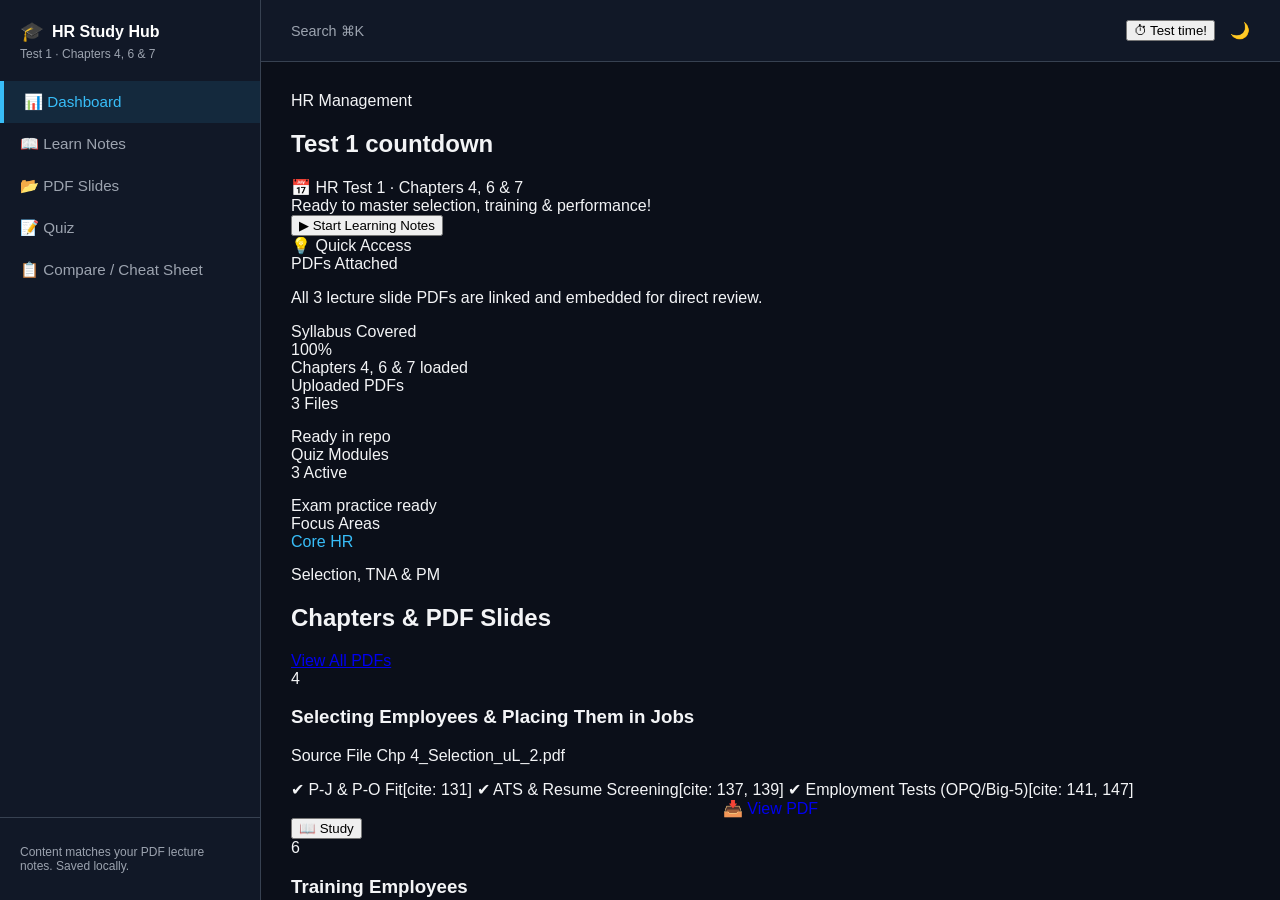
==== commit 3014b0fd: "Update index.html" ====
--- a/index.html
+++ b/index.html
@@ -3,88 +3,235 @@
 <head>
     <meta charset="UTF-8">
     <meta name="viewport" content="width=device-width, initial-scale=1.0">
-    <title>My Study Notes App</title>
+    <title>HR Management Study Hub</title>
     <link rel="stylesheet" href="style.css">
 </head>
 <body>
     <div class="app-layout">
         <!-- Sidebar Navigation -->
         <aside class="sidebar">
-            <div class="sidebar-header">
-                <h2>📚 My Study Hub</h2>
-                <p>Custom Lecture Notes</p>
+            <div class="sidebar-header" style="border-bottom: none; padding-bottom: 5px;">
+                <h2 style="font-size: 1rem; color: #fff; display: flex; align-items: center; gap: 8px;">
+                    <span style="font-size: 1.2rem;">🎓</span> HR Study Hub
+                </h2>
+                <p style="color: #9ca3af; font-size: 0.75rem; margin-top: 4px;">Test 1 · Chapters 4, 6 & 7</p>
             </div>
             <nav class="sidebar-nav">
                 <a href="#" class="nav-item active" onclick="switchView('dashboard', event)">📊 Dashboard</a>
-                <a href="#" class="nav-item" onclick="switchView('notes', event)">📖 Lecture Notes</a>
-                <a href="#" class="nav-item" onclick="switchView('quiz', event)">📝 Practice Quiz</a>
-                <a href="#" class="nav-item" onclick="switchView('cheatsheet', event)">📋 Cheat Sheet</a>
+                <a href="#" class="nav-item" onclick="switchView('learn', event)">📖 Learn Notes</a>
+                <a href="#" class="nav-item" onclick="switchView('pdfs', event)">📂 PDF Slides</a>
+                <a href="#" class="nav-item" onclick="switchView('quiz', event)">📝 Quiz</a>
+                <a href="#" class="nav-item" onclick="switchView('cheatsheet', event)">📋 Compare / Cheat Sheet</a>
             </nav>
+            <div class="sidebar-footer">
+                <p>Content matches your PDF lecture notes. Saved locally.</p>
+            </div>
         </aside>
 
         <!-- Main Content Area -->
         <main class="main-content">
             <header class="top-bar">
-                <h1 id="viewTitle">Dashboard</h1>
+                <div style="display: flex; align-items: center; gap: 10px;">
+                    <span style="color: #9ca3af; font-size: 0.9rem;">Search ⌘K</span>
+                </div>
+                <div style="display: flex; align-items: center; gap: 15px;">
+                    <button class="top-time-btn">⏱ Test time!</button>
+                    <span style="cursor: pointer;">🌙</span>
+                </div>
             </header>
 
-            <!-- DASHBOARD VIEW -->
+            <!-- VIEW: DASHBOARD -->
             <div id="dashboardView" class="view-section active">
-                <div class="hero-card">
-                    <h2>Welcome to Your Study App</h2>
-                    <p>Access your complete lecture notes, custom quizzes, and exam cheat sheets deployed live on Vercel.</p>
-                </div>
-                <div class="chapters-grid">
+                <!-- Top Banners Row -->
+                <div class="top-banners-grid">
+                    <div class="banner-card">
+                        <div class="banner-subtitle">HR Management</div>
+                        <h2 class="banner-title">Test 1 countdown</h2>
+                        <div class="banner-date">📅 HR Test 1 · Chapters 4, 6 & 7</div>
+                        <div class="banner-status-box">
+                            <span class="status-text">Ready to master selection, training & performance!</span>
+                        </div>
+                        <button class="continue-btn" onclick="switchView('learn')">▶ Start Learning Notes</button>
+                    </div>
+
+                    <div class="banner-card suggestion-card">
+                        <div class="suggestion-header">💡 Quick Access</div>
+                        <div class="suggestion-status">PDFs Attached</div>
+                        <p class="suggestion-desc">All 3 lecture slide PDFs are linked and embedded for direct review.</p>
+                    </div>
+                </div>
+
+                <!-- Stats Overview Row -->
+                <div class="stats-overview-grid">
+                    <div class="stat-box">
+                        <div class="stat-label">Syllabus Covered</div>
+                        <div class="stat-number">100%</div>
+                        <div class="progress-bar-bg"><div class="progress-bar-fill" style="width: 100%;"></div></div>
+                        <div class="stat-sub">Chapters 4, 6 & 7 loaded</div>
+                    </div>
+                    <div class="stat-box">
+                        <div class="stat-label">Uploaded PDFs</div>
+                        <div class="stat-number">3 Files</div>
+                        <div class="stat-sub" style="margin-top: 15px;">Ready in repo</div>
+                    </div>
+                    <div class="stat-box">
+                        <div class="stat-label">Quiz Modules</div>
+                        <div class="stat-number">3 Active</div>
+                        <div class="stat-sub" style="margin-top: 15px;">Exam practice ready</div>
+                    </div>
+                    <div class="stat-box">
+                        <div class="stat-label">Focus Areas</div>
+                        <div class="stat-number" style="color: #38bdf8;">Core HR</div>
+                        <div class="stat-sub" style="margin-top: 15px;">Selection, TNA & PM</div>
+                    </div>
+                </div>
+
+                <!-- Chapters Section Header -->
+                <div class="chapters-header-row">
+                    <h2>Chapters & PDF Slides</h2>
+                    <a href="#" onclick="switchView('pdfs', event)" class="open-learn-link">View All PDFs</a>
+                </div>
+
+                <!-- Chapters Grid Cards -->
+                <div class="chapters-cards-grid">
+                    <!-- Chapter 4 -->
                     <div class="ch-card">
-                        <h3>Lecture Notes & Summaries</h3>
-                        <p>Read through your organized chapter notes and core concepts.</p>
-                        <button class="btn-sm" onclick="switchView('notes')">Open Notes</button>
-                    </div>
+                        <div class="ch-card-header">
+                            <span class="ch-badge">4</span>
+                            <h3>Selecting Employees & Placing Them in Jobs</h3>
+                        </div>
+                        <div class="ch-progress-info">
+                            <span>Source File</span>
+                            <span>Chp 4_Selection_uL_2.pdf</span>
+                        </div>
+                        <div class="weak-tags" style="margin-top: 15px;">
+                            <span class="weak-tag">✔ P-J & P-O Fit[cite: 131]</span>
+                            <span class="weak-tag">✔ ATS & Resume Screening[cite: 137, 139]</span>
+                            <span class="weak-tag">✔ Employment Tests (OPQ/Big-5)[cite: 141, 147]</span>
+                        </div>
+                        <div class="ch-card-actions">
+                            <a href="Chp 4_Selection_uL_2.pdf" target="_blank" class="ch-action-btn" style="text-decoration:none; display:flex; align-items:center; justify-content:center;">📥 View PDF</a>
+                            <button class="ch-action-btn" onclick="switchView('learn')">📖 Study</button>
+                        </div>
+                    </div>
+
+                    <!-- Chapter 6 -->
                     <div class="ch-card">
-                        <h3>Practice Quiz</h3>
-                        <p>Test your knowledge with interactive multiple-choice questions.</p>
-                        <button class="btn-sm" onclick="switchView('quiz')">Take Quiz</button>
-                    </div>
+                        <div class="ch-card-header">
+                            <span class="ch-badge">6</span>
+                            <h3>Training Employees</h3>
+                        </div>
+                        <div class="ch-progress-info">
+                            <span>Source File</span>
+                            <span>Ch06_Training_S_2.pdf</span>
+                        </div>
+                        <div class="weak-tags" style="margin-top: 15px;">
+                            <span class="weak-tag">✔ TNA Levels (Org, Job, Person)[cite: 101]</span>
+                            <span class="weak-tag">✔ Training Methods (VR, OJT, Simulation)[cite: 109, 114, 116]</span>
+                            <span class="weak-tag">✔ Measures of Success (ROI & Transfer)[cite: 121, 123]</span>
+                        </div>
+                        <div class="ch-card-actions">
+                            <a href="Ch06_Training_S_2.pdf" target="_blank" class="ch-action-btn" style="text-decoration:none; display:flex; align-items:center; justify-content:center;">📥 View PDF</a>
+                            <button class="ch-action-btn" onclick="switchView('learn')">📖 Study</button>
+                        </div>
+                    </div>
+
+                    <!-- Chapter 7 -->
                     <div class="ch-card">
-                        <h3>Cheat Sheet</h3>
-                        <p>Quick-reference tables and key definitions for last-minute review.</p>
-                        <button class="btn-sm" onclick="switchView('cheatsheet')">Open Cheat Sheet</button>
-                    </div>
-                </div>
-            </div>
-
-            <!-- LECTURE NOTES VIEW (You can add/edit notes here) -->
-            <div id="notesView" class="view-section">
-                <h2>Complete Lecture Notes</h2>
-                <div class="card">
-                    <h3>Chapter Topic 1</h3>
-                    <p>Add your detailed notes, definitions, and slide explanations here...</p>
-                </div>
-                <div class="card" style="margin-top: 20px;">
-                    <h3>Chapter Topic 2</h3>
-                    <p>Add your second chapter notes here...</p>
-                </div>
-            </div>
-
-            <!-- QUIZ VIEW -->
+                        <div class="ch-card-header">
+                            <span class="ch-badge">7</span>
+                            <h3>Managing Employees' Performance</h3>
+                        </div>
+                        <div class="ch-progress-info">
+                            <span>Source File</span>
+                            <span>Chp7_PM_uL_2.pdf</span>
+                        </div>
+                        <div class="weak-tags" style="margin-top: 15px;">
+                            <span class="weak-tag">✔ Purposes (Strategic, Admin, Dev)[cite: 166]</span>
+                            <span class="weak-tag">✔ 360-Degree Appraisal Sources[cite: 169]</span>
+                            <span class="weak-tag">✔ Rater Errors (Halo/Horn & Leniency)[cite: 176, 177]</span>
+                        </div>
+                        <div class="ch-card-actions">
+                            <a href="Chp7_PM_uL_2.pdf" target="_blank" class="ch-action-btn" style="text-decoration:none; display:flex; align-items:center; justify-content:center;">📥 View PDF</a>
+                            <button class="ch-action-btn" onclick="switchView('learn')">📖 Study</button>
+                        </div>
+                    </div>
+                </div>
+            </div>
+
+            <!-- VIEW: LEARN NOTES -->
+            <div id="learnView" class="view-section">
+                <h2>Lecture Notes & Summaries</h2>
+                <div class="card" style="background:#141c2e; border:1px solid #1e293b; padding:20px; border-radius:10px; margin-bottom:20px;">
+                    <h3 style="color:#38bdf8;">Chapter 4: Employee Selection & Placement</h3>
+                    <ul style="color:#94a3b8; line-height:1.6;">
+                        <li><strong>Person-Job (P-J) Fit & Person-Organization (P-O) Fit:</strong> Matching KSAOs with job requirements and aligning individual values with company culture[cite: 131].</li>
+                        <li><strong>Applicant Tracking System (ATS):</strong> Software automating job postings, candidate screening, tracking, and manager collaboration[cite: 138].</li>
+                        <li><strong>Employment Tests:</strong> Includes cognitive ability, physical ability, work samples (e.g., IKEA furniture assembly test), and personality inventories (Big-5 and OPQ32r)[cite: 141, 144, 147, 148].</li>
+                        <li><strong>Background Checks:</strong> Verifying identity, education, employment history, and criminal records[cite: 155].</li>
+                    </ul>
+                </div>
+
+                <div class="card" style="background:#141c2e; border:1px solid #1e293b; padding:20px; border-radius:10px; margin-bottom:20px;">
+                    <h3 style="color:#38bdf8;">Chapter 6: Training Employees</h3>
+                    <ul style="color:#94a3b8; line-height:1.6;">
+                        <li><strong>Training Needs Analysis (TNA):</strong> Assessed at 3 levels: Organisation analysis, Job/task analysis, and Person analysis[cite: 101].</li>
+                        <li><strong>Training Methods:</strong> Classroom instruction, audiovisual, computer-based digital learning, on-the-job training (OJT), simulations, virtual reality (VR), and business games/case studies[cite: 109].</li>
+                        <li><strong>Measures of Success:</strong> Evaluated via trainee satisfaction, transfer of training, new knowledge/skills, performance improvements, and ROI[cite: 121].</li>
+                    </ul>
+                </div>
+
+                <div class="card" style="background:#141c2e; border:1px solid #1e293b; padding:20px; border-radius:10px;">
+                    <h3 style="color:#38bdf8;">Chapter 7: Managing Employees' Performance</h3>
+                    <ul style="color:#94a3b8; line-height:1.6;">
+                        <li><strong>Purposes:</strong> Strategic alignment, administrative decisions (pay/bonuses), and developmental feedback[cite: 166].</li>
+                        <li><strong>Appraisal Sources:</strong> Manager, peers, subordinates, self-appraisal, customer appraisal, and 360-degree feedback[cite: 167, 169].</li>
+                        <li><strong>Rater Errors:</strong> Similar-to-me, contrast, leniency/strictness, central tendency, recency, favoritism, and halo/horn effects[cite: 176].</li>
+                    </ul>
+                </div>
+            </div>
+
+            <!-- VIEW: PDF SLIDES DIRECT ACCESS -->
+            <div id="pdfsView" class="view-section">
+                <h2>Direct PDF Lecture Slide Files</h2>
+                <p style="color: #94a3b8; margin-bottom: 20px;">Click any file below to open and view your original lecture slides directly in your browser:</p>
+                <div style="display: flex; flex-direction: column; gap: 15px;">
+                    <a href="Chp 4_Selection_uL_2.pdf" target="_blank" class="pdf-link-card">
+                        <span>📄 Chapter 4: Selecting Employees & Placing Them in Jobs</span>
+                        <span style="color:#38bdf8;">Open PDF ↗</span>
+                    </a>
+                    <a href="Ch06_Training_S_2.pdf" target="_blank" class="pdf-link-card">
+                        <span>📄 Chapter 6: Training Employees</span>
+                        <span style="color:#38bdf8;">Open PDF ↗</span>
+                    </a>
+                    <a href="Chp7_PM_uL_2.pdf" target="_blank" class="pdf-link-card">
+                        <span>📄 Chapter 7: Managing Employees' Performance</span>
+                        <span style="color:#38bdf8;">Open PDF ↗</span>
+                    </a>
+                </div>
+            </div>
+
+            <!-- VIEW: QUIZ -->
             <div id="quizView" class="view-section">
-                <h2>Interactive Practice Quiz</h2>
-                <div class="quiz-card">
-                    <h3>Question 1: What is the primary focus of this module?</h3>
-                    <label><input type="radio" name="q1" value="wrong"> Incorrect Option</label><br>
-                    <label><input type="radio" name="q1" value="correct"> Correct Concept Answer</label><br>
-                    <button class="btn-primary" onclick="submitQuiz()" style="margin-top: 15px;">Submit Answer</button>
+                <h2>Practice Exam Quiz</h2>
+                <div class="quiz-card" style="background:#141c2e; border:1px solid #1e293b; padding:20px; border-radius:10px;">
+                    <h3>Question 1: Which Training Needs Analysis (TNA) level identifies what knowledge and skills are needed to perform a job effectively[cite: 101]?</h3>
+                    <label><input type="radio" name="q1" value="wrong"> Organisation Analysis</label><br>
+                    <label><input type="radio" name="q1" value="correct"> Job / Task Analysis[cite: 101]</label><br>
+                    <label><input type="radio" name="q1" value="wrong"> Person Analysis</label><br>
+                    <button class="btn-primary" onclick="submitQuiz()" style="margin-top: 15px; background:#38bdf8; border:none; padding:8px 16px; border-radius:6px; font-weight:bold; cursor:pointer;">Submit Answer</button>
                     <p id="quizResult" style="margin-top: 10px; font-weight: bold;"></p>
                 </div>
             </div>
 
-            <!-- CHEAT SHEET VIEW -->
+            <!-- VIEW: CHEAT SHEET -->
             <div id="cheatsheetView" class="view-section">
-                <h2>Exam Cheat Sheet</h2>
-                <table class="cheat-table">
-                    <tr><th>Concept</th><th>Definition / Key Takeaway</th></tr>
-                    <tr><td>Term 1</td><td>Quick summary or formula</td></tr>
-                    <tr><td>Term 2</td><td>Quick summary or formula</td></tr>
+                <h2>Comprehensive HR Cheat Sheet</h2>
+                <table class="cheat-table" style="width:100%; border-collapse:collapse; background:#141c2e; border:1px solid #1e293b; border-radius:8px; overflow:hidden;">
+                    <tr style="background:#0f1623; color:#38bdf8;"><th style="padding:12px; text-align:left;">Topic</th><th style="padding:12px; text-align:left;">Core Definition</th></tr>
+                    <tr><td style="padding:12px; border-bottom:1px solid #1e293b;">P-J Fit[cite: 131]</td><td style="padding:12px; border-bottom:1px solid #1e293b; color:#94a3b8;">Matching individual KSAOs to job requirements[cite: 131].</td></tr>
+                    <tr><td style="padding:12px; border-bottom:1px solid #1e293b;">TNA Levels[cite: 101]</td><td style="padding:12px; border-bottom:1px solid #1e293b; color:#94a3b8;">Organisation, Job/Task, and Person[cite: 101].</td></tr>
+                    <tr><td style="padding:12px; border-bottom:1px solid #1e293b;">Halo Effect[cite: 179]</td><td style="padding:12px; border-bottom:1px solid #1e293b; color:#94a3b8;">Positive trait unfairly increases ratings in unrelated areas[cite: 179].</td></tr>
                 </table>
             </div>
         </main>
@@ -96,19 +243,11 @@
             document.querySelectorAll('.nav-item').forEach(el => el.classList.remove('active'));
             if(event) event.currentTarget.classList.add('active');
 
-            if(viewName === 'dashboard') {
-                document.getElementById('dashboardView').classList.add('active');
-                document.getElementById('viewTitle').innerText = 'Dashboard';
-            } else if(viewName === 'notes') {
-                document.getElementById('notesView').classList.add('active');
-                document.getElementById('viewTitle').innerText = 'Lecture Notes';
-            } else if(viewName === 'quiz') {
-                document.getElementById('quizView').classList.add('active');
-                document.getElementById('viewTitle').innerText = 'Practice Quiz';
-            } else if(viewName === 'cheatsheet') {
-                document.getElementById('cheatsheetView').classList.add('active');
-                document.getElementById('viewTitle').innerText = 'Cheat Sheet';
-            }
+            if(viewName === 'dashboard') document.getElementById('dashboardView').classList.add('active');
+            else if(viewName === 'learn') document.getElementById('learnView').classList.add('active');
+            else if(viewName === 'pdfs') document.getElementById('pdfsView').classList.add('active');
+            else if(viewName === 'quiz') document.getElementById('quizView').classList.add('active');
+            else if(viewName === 'cheatsheet') document.getElementById('cheatsheetView').classList.add('active');
         }
 
         function submitQuiz() {
@@ -120,10 +259,10 @@
                 return;
             }
             if(selected.value === 'correct') {
-                result.innerText = "Correct! Great job.";
+                result.innerText = "Correct! Job/task analysis evaluates knowledge and skills needed for the job[cite: 101].";
                 result.style.color = "#34d399";
             } else {
-                result.innerText = "Incorrect. Try again!";
+                result.innerText = "Incorrect. The correct answer is Job / Task Analysis[cite: 101].";
                 result.style.color = "#f87171";
             }
         }
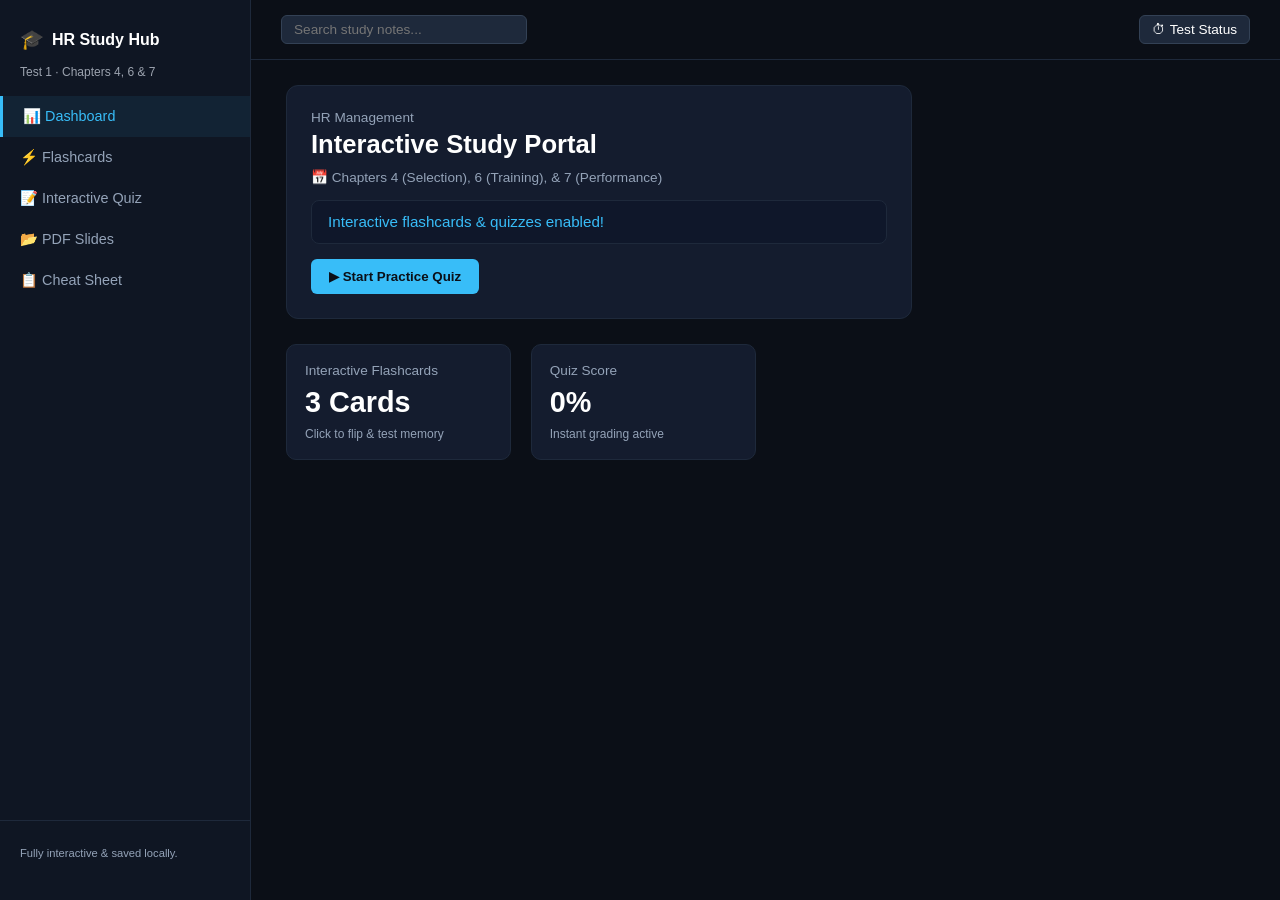
==== commit 09e068fa: "Update index.html" ====
--- a/index.html
+++ b/index.html
@@ -3,7 +3,7 @@
 <head>
     <meta charset="UTF-8">
     <meta name="viewport" content="width=device-width, initial-scale=1.0">
-    <title>HR Management Study Hub</title>
+    <title>Interactive HR Study Hub</title>
     <link rel="stylesheet" href="style.css">
 </head>
 <body>
@@ -18,13 +18,13 @@
             </div>
             <nav class="sidebar-nav">
                 <a href="#" class="nav-item active" onclick="switchView('dashboard', event)">📊 Dashboard</a>
-                <a href="#" class="nav-item" onclick="switchView('learn', event)">📖 Learn Notes</a>
+                <a href="#" class="nav-item" onclick="switchView('flashcards', event)">⚡ Flashcards</a>
+                <a href="#" class="nav-item" onclick="switchView('quiz', event)">📝 Interactive Quiz</a>
                 <a href="#" class="nav-item" onclick="switchView('pdfs', event)">📂 PDF Slides</a>
-                <a href="#" class="nav-item" onclick="switchView('quiz', event)">📝 Quiz</a>
-                <a href="#" class="nav-item" onclick="switchView('cheatsheet', event)">📋 Compare / Cheat Sheet</a>
+                <a href="#" class="nav-item" onclick="switchView('cheatsheet', event)">📋 Cheat Sheet</a>
             </nav>
             <div class="sidebar-footer">
-                <p>Content matches your PDF lecture notes. Saved locally.</p>
+                <p>Fully interactive & saved locally.</p>
             </div>
         </aside>
 
@@ -32,204 +32,91 @@
         <main class="main-content">
             <header class="top-bar">
                 <div style="display: flex; align-items: center; gap: 10px;">
-                    <span style="color: #9ca3af; font-size: 0.9rem;">Search ⌘K</span>
+                    <input type="text" id="searchInput" placeholder="Search study notes..." onkeyup="filterNotes()" style="background:#1e293b; border:1px solid #334155; color:#fff; padding:6px 12px; border-radius:6px; font-size:0.85rem; width:220px;">
                 </div>
                 <div style="display: flex; align-items: center; gap: 15px;">
-                    <button class="top-time-btn">⏱ Test time!</button>
-                    <span style="cursor: pointer;">🌙</span>
+                    <button class="top-time-btn" onclick="alert('Exam Countdown: Chapters 4, 6 & 7 ready for review!')">⏱ Test Status</button>
                 </div>
             </header>
 
             <!-- VIEW: DASHBOARD -->
             <div id="dashboardView" class="view-section active">
-                <!-- Top Banners Row -->
                 <div class="top-banners-grid">
                     <div class="banner-card">
                         <div class="banner-subtitle">HR Management</div>
-                        <h2 class="banner-title">Test 1 countdown</h2>
-                        <div class="banner-date">📅 HR Test 1 · Chapters 4, 6 & 7</div>
+                        <h2 class="banner-title">Interactive Study Portal</h2>
+                        <div class="banner-date">📅 Chapters 4 (Selection), 6 (Training), & 7 (Performance)</div>
                         <div class="banner-status-box">
-                            <span class="status-text">Ready to master selection, training & performance!</span>
+                            <span class="status-text">Interactive flashcards & quizzes enabled!</span>
                         </div>
-                        <button class="continue-btn" onclick="switchView('learn')">▶ Start Learning Notes</button>
-                    </div>
-
-                    <div class="banner-card suggestion-card">
-                        <div class="suggestion-header">💡 Quick Access</div>
-                        <div class="suggestion-status">PDFs Attached</div>
-                        <p class="suggestion-desc">All 3 lecture slide PDFs are linked and embedded for direct review.</p>
-                    </div>
-                </div>
-
-                <!-- Stats Overview Row -->
+                        <button class="continue-btn" onclick="switchView('quiz')">▶ Start Practice Quiz</button>
+                    </div>
+                </div>
+
                 <div class="stats-overview-grid">
                     <div class="stat-box">
-                        <div class="stat-label">Syllabus Covered</div>
-                        <div class="stat-number">100%</div>
-                        <div class="progress-bar-bg"><div class="progress-bar-fill" style="width: 100%;"></div></div>
-                        <div class="stat-sub">Chapters 4, 6 & 7 loaded</div>
+                        <div class="stat-label">Interactive Flashcards</div>
+                        <div class="stat-number">3 Cards</div>
+                        <div class="stat-sub">Click to flip & test memory</div>
                     </div>
                     <div class="stat-box">
-                        <div class="stat-label">Uploaded PDFs</div>
-                        <div class="stat-number">3 Files</div>
-                        <div class="stat-sub" style="margin-top: 15px;">Ready in repo</div>
-                    </div>
-                    <div class="stat-box">
-                        <div class="stat-label">Quiz Modules</div>
-                        <div class="stat-number">3 Active</div>
-                        <div class="stat-sub" style="margin-top: 15px;">Exam practice ready</div>
-                    </div>
-                    <div class="stat-box">
-                        <div class="stat-label">Focus Areas</div>
-                        <div class="stat-number" style="color: #38bdf8;">Core HR</div>
-                        <div class="stat-sub" style="margin-top: 15px;">Selection, TNA & PM</div>
-                    </div>
-                </div>
-
-                <!-- Chapters Section Header -->
-                <div class="chapters-header-row">
-                    <h2>Chapters & PDF Slides</h2>
-                    <a href="#" onclick="switchView('pdfs', event)" class="open-learn-link">View All PDFs</a>
-                </div>
-
-                <!-- Chapters Grid Cards -->
-                <div class="chapters-cards-grid">
-                    <!-- Chapter 4 -->
-                    <div class="ch-card">
-                        <div class="ch-card-header">
-                            <span class="ch-badge">4</span>
-                            <h3>Selecting Employees & Placing Them in Jobs</h3>
+                        <div class="stat-label">Quiz Score</div>
+                        <div class="stat-number" id="liveScore">0%</div>
+                        <div class="stat-sub">Instant grading active</div>
+                    </div>
+                </div>
+            </div>
+
+            <!-- VIEW: FLASHCARDS (Interactive Flip) -->
+            <div id="flashcardsView" class="view-section">
+                <h2>Interactive Flashcards (Active Recall)</h2>
+                <p style="color:#94a3b8; margin-bottom:20px;">Click the card to flip between question and answer.</p>
+                
+                <div class="flashcard-container" id="flashcard" onclick="this.classList.toggle('flipped')">
+                    <div class="flashcard-inner">
+                        <div class="flashcard-front">
+                            <span class="ch-badge" id="fcChapter">Ch 4</span>
+                            <h3 id="fcQuestion" style="margin-top:20px; font-size:1.2rem;">What is Person-Job (P-J) fit?</h3>
+                            <p class="hint" style="margin-top:40px; color:#38bdf8;">Click to flip card 🔄</p>
                         </div>
-                        <div class="ch-progress-info">
-                            <span>Source File</span>
-                            <span>Chp 4_Selection_uL_2.pdf</span>
+                        <div class="flashcard-back">
+                            <h3>Answer:</h3>
+                            <p id="fcAnswer" style="font-size:1.05rem; line-height:1.5;">The degree to which individuals are matched to the required competencies (KSAOs) for job success[cite: 131].</p>
                         </div>
-                        <div class="weak-tags" style="margin-top: 15px;">
-                            <span class="weak-tag">✔ P-J & P-O Fit[cite: 131]</span>
-                            <span class="weak-tag">✔ ATS & Resume Screening[cite: 137, 139]</span>
-                            <span class="weak-tag">✔ Employment Tests (OPQ/Big-5)[cite: 141, 147]</span>
-                        </div>
-                        <div class="ch-card-actions">
-                            <a href="Chp 4_Selection_uL_2.pdf" target="_blank" class="ch-action-btn" style="text-decoration:none; display:flex; align-items:center; justify-content:center;">📥 View PDF</a>
-                            <button class="ch-action-btn" onclick="switchView('learn')">📖 Study</button>
-                        </div>
-                    </div>
-
-                    <!-- Chapter 6 -->
-                    <div class="ch-card">
-                        <div class="ch-card-header">
-                            <span class="ch-badge">6</span>
-                            <h3>Training Employees</h3>
-                        </div>
-                        <div class="ch-progress-info">
-                            <span>Source File</span>
-                            <span>Ch06_Training_S_2.pdf</span>
-                        </div>
-                        <div class="weak-tags" style="margin-top: 15px;">
-                            <span class="weak-tag">✔ TNA Levels (Org, Job, Person)[cite: 101]</span>
-                            <span class="weak-tag">✔ Training Methods (VR, OJT, Simulation)[cite: 109, 114, 116]</span>
-                            <span class="weak-tag">✔ Measures of Success (ROI & Transfer)[cite: 121, 123]</span>
-                        </div>
-                        <div class="ch-card-actions">
-                            <a href="Ch06_Training_S_2.pdf" target="_blank" class="ch-action-btn" style="text-decoration:none; display:flex; align-items:center; justify-content:center;">📥 View PDF</a>
-                            <button class="ch-action-btn" onclick="switchView('learn')">📖 Study</button>
-                        </div>
-                    </div>
-
-                    <!-- Chapter 7 -->
-                    <div class="ch-card">
-                        <div class="ch-card-header">
-                            <span class="ch-badge">7</span>
-                            <h3>Managing Employees' Performance</h3>
-                        </div>
-                        <div class="ch-progress-info">
-                            <span>Source File</span>
-                            <span>Chp7_PM_uL_2.pdf</span>
-                        </div>
-                        <div class="weak-tags" style="margin-top: 15px;">
-                            <span class="weak-tag">✔ Purposes (Strategic, Admin, Dev)[cite: 166]</span>
-                            <span class="weak-tag">✔ 360-Degree Appraisal Sources[cite: 169]</span>
-                            <span class="weak-tag">✔ Rater Errors (Halo/Horn & Leniency)[cite: 176, 177]</span>
-                        </div>
-                        <div class="ch-card-actions">
-                            <a href="Chp7_PM_uL_2.pdf" target="_blank" class="ch-action-btn" style="text-decoration:none; display:flex; align-items:center; justify-content:center;">📥 View PDF</a>
-                            <button class="ch-action-btn" onclick="switchView('learn')">📖 Study</button>
-                        </div>
-                    </div>
-                </div>
-            </div>
-
-            <!-- VIEW: LEARN NOTES -->
-            <div id="learnView" class="view-section">
-                <h2>Lecture Notes & Summaries</h2>
-                <div class="card" style="background:#141c2e; border:1px solid #1e293b; padding:20px; border-radius:10px; margin-bottom:20px;">
-                    <h3 style="color:#38bdf8;">Chapter 4: Employee Selection & Placement</h3>
-                    <ul style="color:#94a3b8; line-height:1.6;">
-                        <li><strong>Person-Job (P-J) Fit & Person-Organization (P-O) Fit:</strong> Matching KSAOs with job requirements and aligning individual values with company culture[cite: 131].</li>
-                        <li><strong>Applicant Tracking System (ATS):</strong> Software automating job postings, candidate screening, tracking, and manager collaboration[cite: 138].</li>
-                        <li><strong>Employment Tests:</strong> Includes cognitive ability, physical ability, work samples (e.g., IKEA furniture assembly test), and personality inventories (Big-5 and OPQ32r)[cite: 141, 144, 147, 148].</li>
-                        <li><strong>Background Checks:</strong> Verifying identity, education, employment history, and criminal records[cite: 155].</li>
-                    </ul>
-                </div>
-
-                <div class="card" style="background:#141c2e; border:1px solid #1e293b; padding:20px; border-radius:10px; margin-bottom:20px;">
-                    <h3 style="color:#38bdf8;">Chapter 6: Training Employees</h3>
-                    <ul style="color:#94a3b8; line-height:1.6;">
-                        <li><strong>Training Needs Analysis (TNA):</strong> Assessed at 3 levels: Organisation analysis, Job/task analysis, and Person analysis[cite: 101].</li>
-                        <li><strong>Training Methods:</strong> Classroom instruction, audiovisual, computer-based digital learning, on-the-job training (OJT), simulations, virtual reality (VR), and business games/case studies[cite: 109].</li>
-                        <li><strong>Measures of Success:</strong> Evaluated via trainee satisfaction, transfer of training, new knowledge/skills, performance improvements, and ROI[cite: 121].</li>
-                    </ul>
-                </div>
-
-                <div class="card" style="background:#141c2e; border:1px solid #1e293b; padding:20px; border-radius:10px;">
-                    <h3 style="color:#38bdf8;">Chapter 7: Managing Employees' Performance</h3>
-                    <ul style="color:#94a3b8; line-height:1.6;">
-                        <li><strong>Purposes:</strong> Strategic alignment, administrative decisions (pay/bonuses), and developmental feedback[cite: 166].</li>
-                        <li><strong>Appraisal Sources:</strong> Manager, peers, subordinates, self-appraisal, customer appraisal, and 360-degree feedback[cite: 167, 169].</li>
-                        <li><strong>Rater Errors:</strong> Similar-to-me, contrast, leniency/strictness, central tendency, recency, favoritism, and halo/horn effects[cite: 176].</li>
-                    </ul>
-                </div>
-            </div>
-
-            <!-- VIEW: PDF SLIDES DIRECT ACCESS -->
+                    </div>
+                </div>
+                <div style="margin-top: 20px; display:flex; gap:10px;">
+                    <button class="ch-action-btn" onclick="nextFlashcard()">Next Card ➡</button>
+                </div>
+            </div>
+
+            <!-- VIEW: QUIZ (Interactive Instant Grading) -->
+            <div id="quizView" class="view-section">
+                <h2>Interactive Practice Quiz</h2>
+                <div id="quizContainer" style="background:#141c2e; border:1px solid #1e293b; padding:25px; border-radius:10px; max-width:700px;">
+                    <h3 id="quizQuestion">Loading question...</h3>
+                    <div id="quizOptions" style="display:flex; flex-direction:column; gap:10px; margin: 15px 0;"></div>
+                    <button class="continue-btn" onclick="nextQuizQuestion()">Next Question</button>
+                    <p id="quizFeedback" style="margin-top:15px; font-weight:bold;"></p>
+                </div>
+            </div>
+
+            <!-- VIEW: PDF SLIDES -->
             <div id="pdfsView" class="view-section">
-                <h2>Direct PDF Lecture Slide Files</h2>
-                <p style="color: #94a3b8; margin-bottom: 20px;">Click any file below to open and view your original lecture slides directly in your browser:</p>
-                <div style="display: flex; flex-direction: column; gap: 15px;">
-                    <a href="Chp 4_Selection_uL_2.pdf" target="_blank" class="pdf-link-card">
-                        <span>📄 Chapter 4: Selecting Employees & Placing Them in Jobs</span>
-                        <span style="color:#38bdf8;">Open PDF ↗</span>
-                    </a>
-                    <a href="Ch06_Training_S_2.pdf" target="_blank" class="pdf-link-card">
-                        <span>📄 Chapter 6: Training Employees</span>
-                        <span style="color:#38bdf8;">Open PDF ↗</span>
-                    </a>
-                    <a href="Chp7_PM_uL_2.pdf" target="_blank" class="pdf-link-card">
-                        <span>📄 Chapter 7: Managing Employees' Performance</span>
-                        <span style="color:#38bdf8;">Open PDF ↗</span>
-                    </a>
-                </div>
-            </div>
-
-            <!-- VIEW: QUIZ -->
-            <div id="quizView" class="view-section">
-                <h2>Practice Exam Quiz</h2>
-                <div class="quiz-card" style="background:#141c2e; border:1px solid #1e293b; padding:20px; border-radius:10px;">
-                    <h3>Question 1: Which Training Needs Analysis (TNA) level identifies what knowledge and skills are needed to perform a job effectively[cite: 101]?</h3>
-                    <label><input type="radio" name="q1" value="wrong"> Organisation Analysis</label><br>
-                    <label><input type="radio" name="q1" value="correct"> Job / Task Analysis[cite: 101]</label><br>
-                    <label><input type="radio" name="q1" value="wrong"> Person Analysis</label><br>
-                    <button class="btn-primary" onclick="submitQuiz()" style="margin-top: 15px; background:#38bdf8; border:none; padding:8px 16px; border-radius:6px; font-weight:bold; cursor:pointer;">Submit Answer</button>
-                    <p id="quizResult" style="margin-top: 10px; font-weight: bold;"></p>
+                <h2>Original PDF Slide Files</h2>
+                <div style="display: flex; flex-direction: column; gap: 15px; margin-top:15px;">
+                    <a href="Chp 4_Selection_uL_2.pdf" target="_blank" class="pdf-link-card"><span>📄 Chapter 4: Employee Selection</span><span style="color:#38bdf8;">Open PDF ↗</span></a>
+                    <a href="Ch06_Training_S_2.pdf" target="_blank" class="pdf-link-card"><span>📄 Chapter 6: Training Employees</span><span style="color:#38bdf8;">Open PDF ↗</span></a>
+                    <a href="Chp7_PM_uL_2.pdf" target="_blank" class="pdf-link-card"><span>📄 Chapter 7: Managing Performance</span><span style="color:#38bdf8;">Open PDF ↗</span></a>
                 </div>
             </div>
 
             <!-- VIEW: CHEAT SHEET -->
             <div id="cheatsheetView" class="view-section">
-                <h2>Comprehensive HR Cheat Sheet</h2>
+                <h2>Quick Reference Cheat Sheet</h2>
                 <table class="cheat-table" style="width:100%; border-collapse:collapse; background:#141c2e; border:1px solid #1e293b; border-radius:8px; overflow:hidden;">
-                    <tr style="background:#0f1623; color:#38bdf8;"><th style="padding:12px; text-align:left;">Topic</th><th style="padding:12px; text-align:left;">Core Definition</th></tr>
-                    <tr><td style="padding:12px; border-bottom:1px solid #1e293b;">P-J Fit[cite: 131]</td><td style="padding:12px; border-bottom:1px solid #1e293b; color:#94a3b8;">Matching individual KSAOs to job requirements[cite: 131].</td></tr>
+                    <tr style="background:#0f1623; color:#38bdf8;"><th style="padding:12px; text-align:left;">Concept</th><th style="padding:12px; text-align:left;">Definition</th></tr>
+                    <tr><td style="padding:12px; border-bottom:1px solid #1e293b;">P-J Fit[cite: 131]</td><td style="padding:12px; border-bottom:1px solid #1e293b; color:#94a3b8;">Matching KSAOs to job requirements[cite: 131].</td></tr>
                     <tr><td style="padding:12px; border-bottom:1px solid #1e293b;">TNA Levels[cite: 101]</td><td style="padding:12px; border-bottom:1px solid #1e293b; color:#94a3b8;">Organisation, Job/Task, and Person[cite: 101].</td></tr>
                     <tr><td style="padding:12px; border-bottom:1px solid #1e293b;">Halo Effect[cite: 179]</td><td style="padding:12px; border-bottom:1px solid #1e293b; color:#94a3b8;">Positive trait unfairly increases ratings in unrelated areas[cite: 179].</td></tr>
                 </table>
@@ -238,34 +125,97 @@
     </div>
 
     <script>
+        // Navigation Switching
         function switchView(viewName, event) {
             document.querySelectorAll('.view-section').forEach(el => el.classList.remove('active'));
             document.querySelectorAll('.nav-item').forEach(el => el.classList.remove('active'));
             if(event) event.currentTarget.classList.add('active');
 
             if(viewName === 'dashboard') document.getElementById('dashboardView').classList.add('active');
-            else if(viewName === 'learn') document.getElementById('learnView').classList.add('active');
+            else if(viewName === 'flashcards') document.getElementById('flashcardsView').classList.add('active');
+            else if(viewName === 'quiz') document.getElementById('quizView').classList.add('active');
             else if(viewName === 'pdfs') document.getElementById('pdfsView').classList.add('active');
-            else if(viewName === 'quiz') document.getElementById('quizView').classList.add('active');
             else if(viewName === 'cheatsheet') document.getElementById('cheatsheetView').classList.add('active');
         }
 
-        function submitQuiz() {
-            const selected = document.querySelector('input[name="q1"]:checked');
-            const result = document.getElementById('quizResult');
+        // Interactive Flashcards Array
+        const flashcards = [
+            { ch: "Ch 4", q: "What is Person-Job (P-J) fit?", a: "The degree to which individuals are matched to the required competencies (KSAOs) for job success[cite: 131]." },
+            { ch: "Ch 6", q: "What are the 3 levels of Training Needs Analysis (TNA)?", a: "1. Organisation analysis, 2. Job/task analysis, 3. Person analysis[cite: 101]." },
+            { ch: "Ch 7", q: "What is the Halo Effect in performance appraisals?", a: "When a rater's positive impression of an employee in one area influences ratings in unrelated areas[cite: 179]." }
+        ];
+        let currentCard = 0;
+
+        function nextFlashcard() {
+            currentCard = (currentCard + 1) % flashcards.length;
+            document.getElementById('fcChapter').innerText = flashcards[currentCard].ch;
+            document.getElementById('fcQuestion').innerText = flashcards[currentCard].q;
+            document.getElementById('fcAnswer').innerText = flashcards[currentCard].a;
+            document.getElementById('flashcard').classList.remove('flipped');
+        }
+
+        // Interactive Quiz Engine
+        const quizData = [
+            {
+                q: "Which TNA level identifies knowledge and skills needed to perform a job effectively[cite: 101]?",
+                options: ["Organisation Analysis", "Job / Task Analysis", "Person Analysis"],
+                correct: 1
+            },
+            {
+                q: "What appraisal error occurs when a positive trait spills over into unrelated areas[cite: 179]?",
+                options: ["Halo Effect", "Horn Effect", "Central Tendency"],
+                correct: 0
+            },
+            {
+                q: "Which test type requires applicants to perform actual or simulated job tasks (e.g. IKEA assembly)[cite: 144]?",
+                options: ["Cognitive Ability Test", "Work Sample Test", "Physical Ability Test"],
+                correct: 1
+            }
+        ];
+        let currentQuiz = 0;
+        let score = 0;
+
+        function loadQuiz() {
+            const q = quizData[currentQuiz];
+            document.getElementById('quizQuestion').innerText = `Question ${currentQuiz + 1}: ${q.q}`;
+            const optContainer = document.getElementById('quizOptions');
+            optContainer.innerHTML = '';
+            q.options.forEach((opt, idx) => {
+                optContainer.innerHTML += `<label style="cursor:pointer;"><input type="radio" name="quizOpt" value="${idx}"> ${opt}</label>`;
+            });
+            document.getElementById('quizFeedback').innerText = '';
+        }
+
+        function nextQuizQuestion() {
+            const selected = document.querySelector('input[name="quizOpt"]:checked');
+            const feedback = document.getElementById('quizFeedback');
             if(!selected) {
-                result.innerText = "Please select an option!";
-                result.style.color = "orange";
+                feedback.innerText = "Please select an answer!";
+                feedback.style.color = "orange";
                 return;
             }
-            if(selected.value === 'correct') {
-                result.innerText = "Correct! Job/task analysis evaluates knowledge and skills needed for the job[cite: 101].";
-                result.style.color = "#34d399";
+            const ans = parseInt(selected.value);
+            if(ans === quizData[currentQuiz].correct) {
+                feedback.innerText = "Correct! Great job.";
+                feedback.style.color = "#34d399";
+                score += Math.round(100 / quizData.length);
             } else {
-                result.innerText = "Incorrect. The correct answer is Job / Task Analysis[cite: 101].";
-                result.style.color = "#f87171";
-            }
-        }
+                feedback.innerText = "Incorrect. Review your lecture slides!";
+                feedback.style.color = "#f87171";
+            }
+            document.getElementById('liveScore').innerText = score + "%";
+
+            currentQuiz++;
+            if(currentQuiz < quizData.length) {
+                setTimeout(loadQuiz, 1200);
+            } else {
+                setTimeout(() => {
+                    document.getElementById('quizContainer').innerHTML = `<h3>Quiz Completed! 🎉</h3><p>Your final score: ${score}%</p><button class='continue-btn' onclick='location.reload()'>Restart Quiz</button>`;
+                }, 1200);
+            }
+        }
+
+        loadQuiz();
     </script>
 </body>
 </html>
--- a/style.css
+++ b/style.css
@@ -1,11 +1,11 @@
 :root {
-    --bg-main: #0b0f19;
-    --bg-sidebar: #111827;
-    --card-bg: #1f2937;
-    --text-main: #f3f4f6;
-    --text-muted: #9ca3af;
+    --bg-main: #0b0f17;
+    --bg-sidebar: #0f1623;
+    --card-bg: #141c2e;
+    --card-border: #1e293b;
+    --text-main: #f8fafc;
+    --text-muted: #94a3b8;
     --accent: #38bdf8;
-    --border: #374151;
 }
 
 body {
@@ -21,191 +21,232 @@
     overflow: hidden;
 }
 
-/* Sidebar */
 .sidebar {
-    width: 260px;
+    width: 250px;
     background-color: var(--bg-sidebar);
-    border-right: 1px solid var(--border);
+    border-right: 1px solid var(--card-border);
     display: flex;
     flex-direction: column;
-}
-
-.sidebar-header {
-    padding: 20px;
-    border-bottom: 1px solid var(--border);
-}
-
-.sidebar-header h2 { margin: 0; font-size: 1.1rem; color: var(--accent); }
-.sidebar-header p { margin: 5px 0 0 0; font-size: 0.8rem; color: var(--text-muted); }
-
-.sidebar-nav {
-    flex: 1;
     padding: 15px 0;
 }
 
+.sidebar-header { padding: 0 20px 15px 20px; }
+.sidebar-nav { flex: 1; }
+
 .nav-item {
-    display: block;
+    display: flex;
+    align-items: center;
+    gap: 10px;
     padding: 12px 20px;
     color: var(--text-muted);
     text-decoration: none;
-    font-size: 0.95rem;
+    font-size: 0.9rem;
     transition: 0.2s;
 }
 
 .nav-item:hover, .nav-item.active {
-    background-color: rgba(56, 189, 248, 0.1);
+    background-color: rgba(56, 189, 248, 0.08);
     color: var(--accent);
-    border-left: 4px solid var(--accent);
+    border-left: 3px solid var(--accent);
 }
 
 .sidebar-footer {
     padding: 15px 20px;
+    font-size: 0.7rem;
+    color: var(--text-muted);
+    border-top: 1px solid var(--card-border);
+}
+
+.main-content {
+    flex: 1;
+    display: flex;
+    flex-direction: column;
+    overflow-y: auto;
+}
+
+.top-bar {
+    padding: 15px 30px;
+    background-color: var(--bg-main);
+    border-bottom: 1px solid var(--card-border);
+    display: flex;
+    justify-content: space-between;
+    align-items: center;
+}
+
+.top-time-btn {
+    background: #1e293b;
+    border: 1px solid #334155;
+    color: #fff;
+    padding: 6px 12px;
+    border-radius: 6px;
+    font-size: 0.85rem;
+    cursor: pointer;
+}
+
+.view-section {
+    display: none;
+    padding: 25px 35px;
+}
+
+.view-section.active { display: block; }
+
+.top-banners-grid {
+    display: grid;
+    grid-template-columns: 2fr 1fr;
+    gap: 20px;
+    margin-bottom: 25px;
+}
+
+.banner-card {
+    background-color: var(--card-bg);
+    border: 1px solid var(--card-border);
+    border-radius: 12px;
+    padding: 24px;
+}
+
+.banner-subtitle { font-size: 0.85rem; color: var(--text-muted); margin-bottom: 5px; }
+.banner-title { font-size: 1.6rem; margin: 0 0 10px 0; color: #fff; }
+.banner-date { font-size: 0.85rem; color: var(--text-muted); margin-bottom: 15px; }
+
+.banner-status-box {
+    background: #0f172a;
+    border: 1px solid #1e293b;
+    padding: 12px 16px;
+    border-radius: 8px;
+    margin-bottom: 15px;
+}
+.status-text { font-size: 0.95rem; color: #38bdf8; font-weight: 500; }
+
+.continue-btn {
+    background: #38bdf8;
+    color: #0b0f17;
+    border: none;
+    padding: 10px 18px;
+    border-radius: 6px;
+    font-weight: bold;
+    cursor: pointer;
+}
+
+.suggestion-card { display: flex; flex-direction: column; justify-content: center; }
+.suggestion-header { font-size: 0.85rem; color: var(--text-muted); margin-bottom: 8px; }
+.suggestion-status { font-size: 1.1rem; font-weight: bold; color: #38bdf8; margin-bottom: 8px; }
+.suggestion-desc { font-size: 0.9rem; color: var(--text-muted); margin: 0; line-height: 1.4; }
+
+.stats-overview-grid {
+    display: grid;
+    grid-template-columns: repeat(4, 1fr);
+    gap: 20px;
+    margin-bottom: 30px;
+}
+
+.stat-box {
+    background-color: var(--card-bg);
+    border: 1px solid var(--card-border);
+    border-radius: 10px;
+    padding: 18px;
+}
+
+.stat-label { font-size: 0.85rem; color: var(--text-muted); margin-bottom: 8px; }
+.stat-number { font-size: 1.8rem; font-weight: bold; color: #fff; }
+.stat-sub { font-size: 0.75rem; color: var(--text-muted); margin-top: 8px; }
+
+.progress-bar-bg {
+    background: #1e293b;
+    height: 6px;
+    border-radius: 3px;
+    margin: 10px 0 5px 0;
+    overflow: hidden;
+}
+.progress-bar-fill { background: #38bdf8; height: 100%; border-radius: 3px; }
+
+.chapters-header-row {
+    display: flex;
+    justify-content: space-between;
+    align-items: center;
+    margin-bottom: 15px;
+}
+.chapters-header-row h2 { font-size: 1.25rem; margin: 0; }
+.open-learn-link { color: #38bdf8; text-decoration: none; font-size: 0.9rem; }
+
+.chapters-cards-grid {
+    display: grid;
+    grid-template-columns: repeat(3, 1fr);
+    gap: 20px;
+}
+
+.ch-card {
+    background-color: var(--card-bg);
+    border: 1px solid var(--card-border);
+    border-radius: 10px;
+    padding: 20px;
+    display: flex;
+    flex-direction: column;
+}
+
+.ch-card-header { display: flex; align-items: flex-start; gap: 10px; margin-bottom: 12px; }
+.ch-badge {
+    background: #1e293b;
+    color: #38bdf8;
+    width: 24px;
+    height: 24px;
+    border-radius: 6px;
+    display: flex;
+    align-items: center;
+    justify-content: center;
+    font-size: 0.85rem;
+    font-weight: bold;
+    flex-shrink: 0;
+}
+.ch-card-header h3 { font-size: 1rem; margin: 0; line-height: 1.3; color: #fff; }
+
+.ch-progress-info {
+    display: flex;
+    justify-content: space-between;
     font-size: 0.75rem;
     color: var(--text-muted);
-    border-top: 1px solid var(--border);
-}
-
-/* Main Content */
-.main-content {
-    flex: 1;
-    display: flex;
-    flex-direction: column;
-    overflow-y: auto;
-}
-
-.top-bar {
-    padding: 20px 30px;
-    background-color: var(--bg-sidebar);
-    border-bottom: 1px solid var(--border);
-    display: flex;
-    justify-content: space-between;
-    align-items: center;
-}
-
-.top-bar h1 { margin: 0; font-size: 1.4rem; }
-
-.badge-time {
-    background: rgba(56, 189, 248, 0.15);
-    color: var(--accent);
-    padding: 6px 12px;
-    border-radius: 20px;
-    font-size: 0.8rem;
-    font-weight: bold;
-}
-
-.view-section {
-    display: none;
-    padding: 30px;
-}
-
-.view-section.active {
-    display: block;
-}
-
-/* Dashboard Cards */
-.hero-card {
-    background: linear-gradient(135deg, #1e3a8a 0%, #111827 100%);
-    border: 1px solid var(--border);
-    border-radius: 12px;
-    padding: 30px;
-    margin-bottom: 25px;
-}
-
-.hero-card h2 { margin-top: 0; color: #fff; }
-.hero-card p { color: var(--text-muted); margin-bottom: 0; }
-
-.stats-grid {
-    display: grid;
-    grid-template-columns: repeat(3, 1fr);
-    gap: 20px;
-    margin-bottom: 30px;
-}
-
-.stat-card, .chapter-card, .card, .quiz-card {
-    background-color: var(--card-bg);
-    border: 1px solid var(--border);
-    border-radius: 10px;
-    padding: 20px;
-}
-
-.stat-card h3 { margin: 0; font-size: 0.9rem; color: var(--text-muted); }
-.stat-value { font-size: 1.8rem; font-weight: bold; color: var(--accent); margin-top: 8px; }
-
-.chapters-grid {
-    display: grid;
-    grid-template-columns: repeat(3, 1fr);
-    gap: 20px;
-}
-
-.chapter-card h3 { margin: 10px 0; font-size: 1.1rem; }
-.chapter-card p { color: var(--text-muted); font-size: 0.9rem; line-height: 1.4; }
-
-.badge-ch {
-    background: #374151;
-    color: #e5e7eb;
-    padding: 3px 8px;
-    border-radius: 4px;
+}
+
+.weak-tags { display: flex; flex-direction: column; gap: 6px; margin: 10px 0 15px 0; flex: 1; }
+.weak-tag {
+    background: rgba(56, 189, 248, 0.08);
+    border: 1px solid rgba(56, 189, 248, 0.2);
+    color: #38bdf8;
     font-size: 0.75rem;
-    font-weight: bold;
-}
-
-.btn-sm, .btn-primary {
-    background-color: var(--accent);
-    color: #0b0f19;
-    border: none;
-    padding: 8px 16px;
-    border-radius: 6px;
-    font-weight: bold;
+    padding: 6px 10px;
+    border-radius: 6px;
+}
+
+.ch-card-actions {
+    display: grid;
+    grid-template-columns: 1fr 1fr;
+    gap: 10px;
+    border-top: 1px solid var(--card-border);
+    padding-top: 15px;
+}
+
+.ch-action-btn {
+    background: #1e293b;
+    border: 1px solid #334155;
+    color: #fff;
+    padding: 8px;
+    border-radius: 6px;
+    font-size: 0.85rem;
     cursor: pointer;
-    margin-top: 10px;
-}
-
-.btn-sm:hover, .btn-primary:hover { opacity: 0.9; }
-
-/* Cards & Accordions */
-.card ul { margin: 10px 0 0 20px; color: var(--text-muted); }
-.card li { margin-bottom: 8px; line-height: 1.5; }
-
-/* Flashcards */
-.flashcard-container {
+    text-align: center;
+    transition: 0.2s;
+}
+.ch-action-btn:hover { background: #334155; }
+
+.pdf-link-card {
     background: var(--card-bg);
-    border: 1px solid var(--border);
-    border-radius: 12px;
-    height: 250px;
-    display: flex;
-    align-items: center;
-    justify-content: center;
-    text-align: center;
-    cursor: pointer;
-    perspective: 1000px;
-    padding: 30px;
-    max-width: 600px;
-}
-
-.flashcard-front, .flashcard-back {
-    backface-visibility: hidden;
-}
-
-.flashcard-back { display: none; }
-.flashcard-container.flipped .flashcard-front { display: none; }
-.flashcard-container.flipped .flashcard-back { display: block; }
-.hint { font-size: 0.8rem; color: var(--text-muted); margin-top: 20px; }
-
-/* Tables */
-.cheat-table {
-    width: 100%;
-    border-collapse: collapse;
-    background-color: var(--card-bg);
+    border: 1px solid var(--card-border);
+    padding: 18px 20px;
     border-radius: 8px;
-    overflow: hidden;
-    border: 1px solid var(--border);
-}
-
-.cheat-table th, .cheat-table td {
-    padding: 12px 15px;
-    text-align: left;
-    border-bottom: 1px solid var(--border);
-}
-
-.cheat-table th { background-color: #111827; color: var(--accent); }
-.cheat-table td { color: var(--text-muted); font-size: 0.95rem; }
+    color: #fff;
+    text-decoration: none;
+    display: flex;
+    justify-content: space-between;
+    align-items: center;
+    transition: 0.2s;
+}
+.pdf-link-card:hover { border-color: #38bdf8; }
